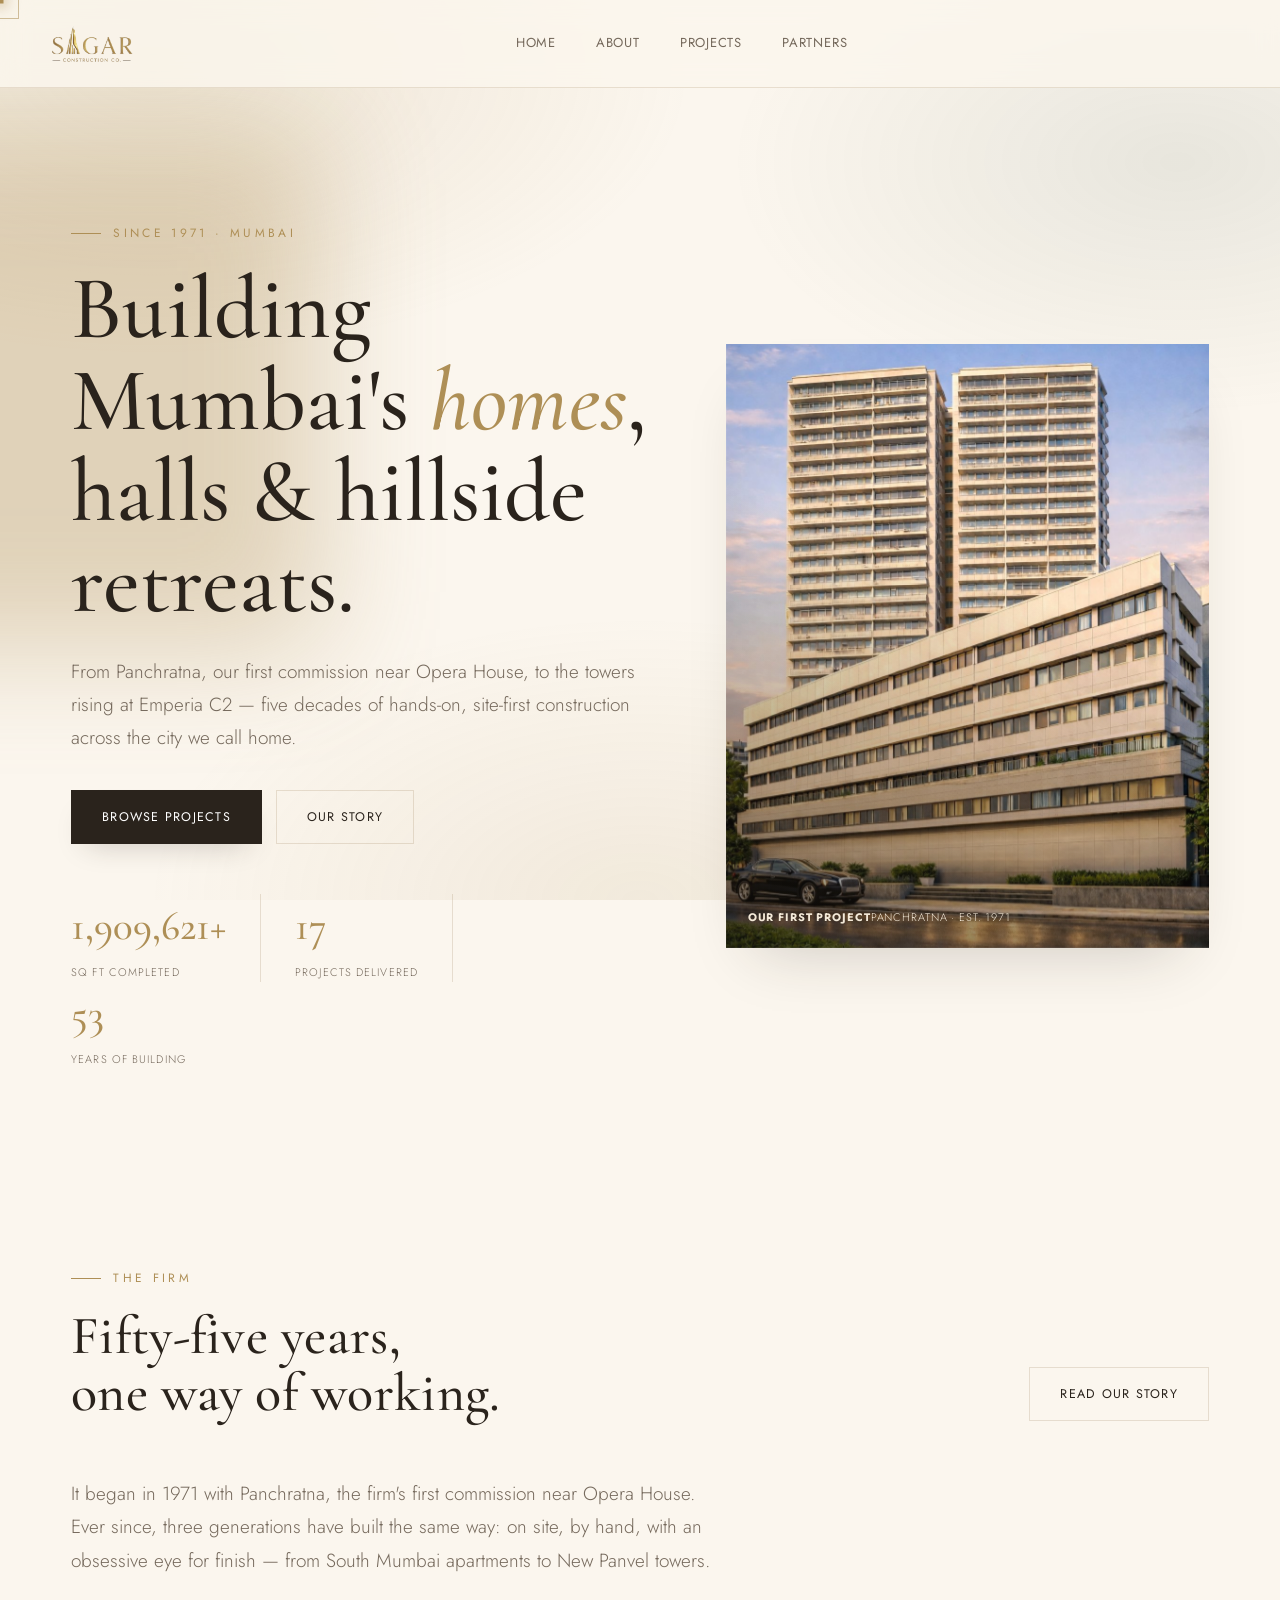
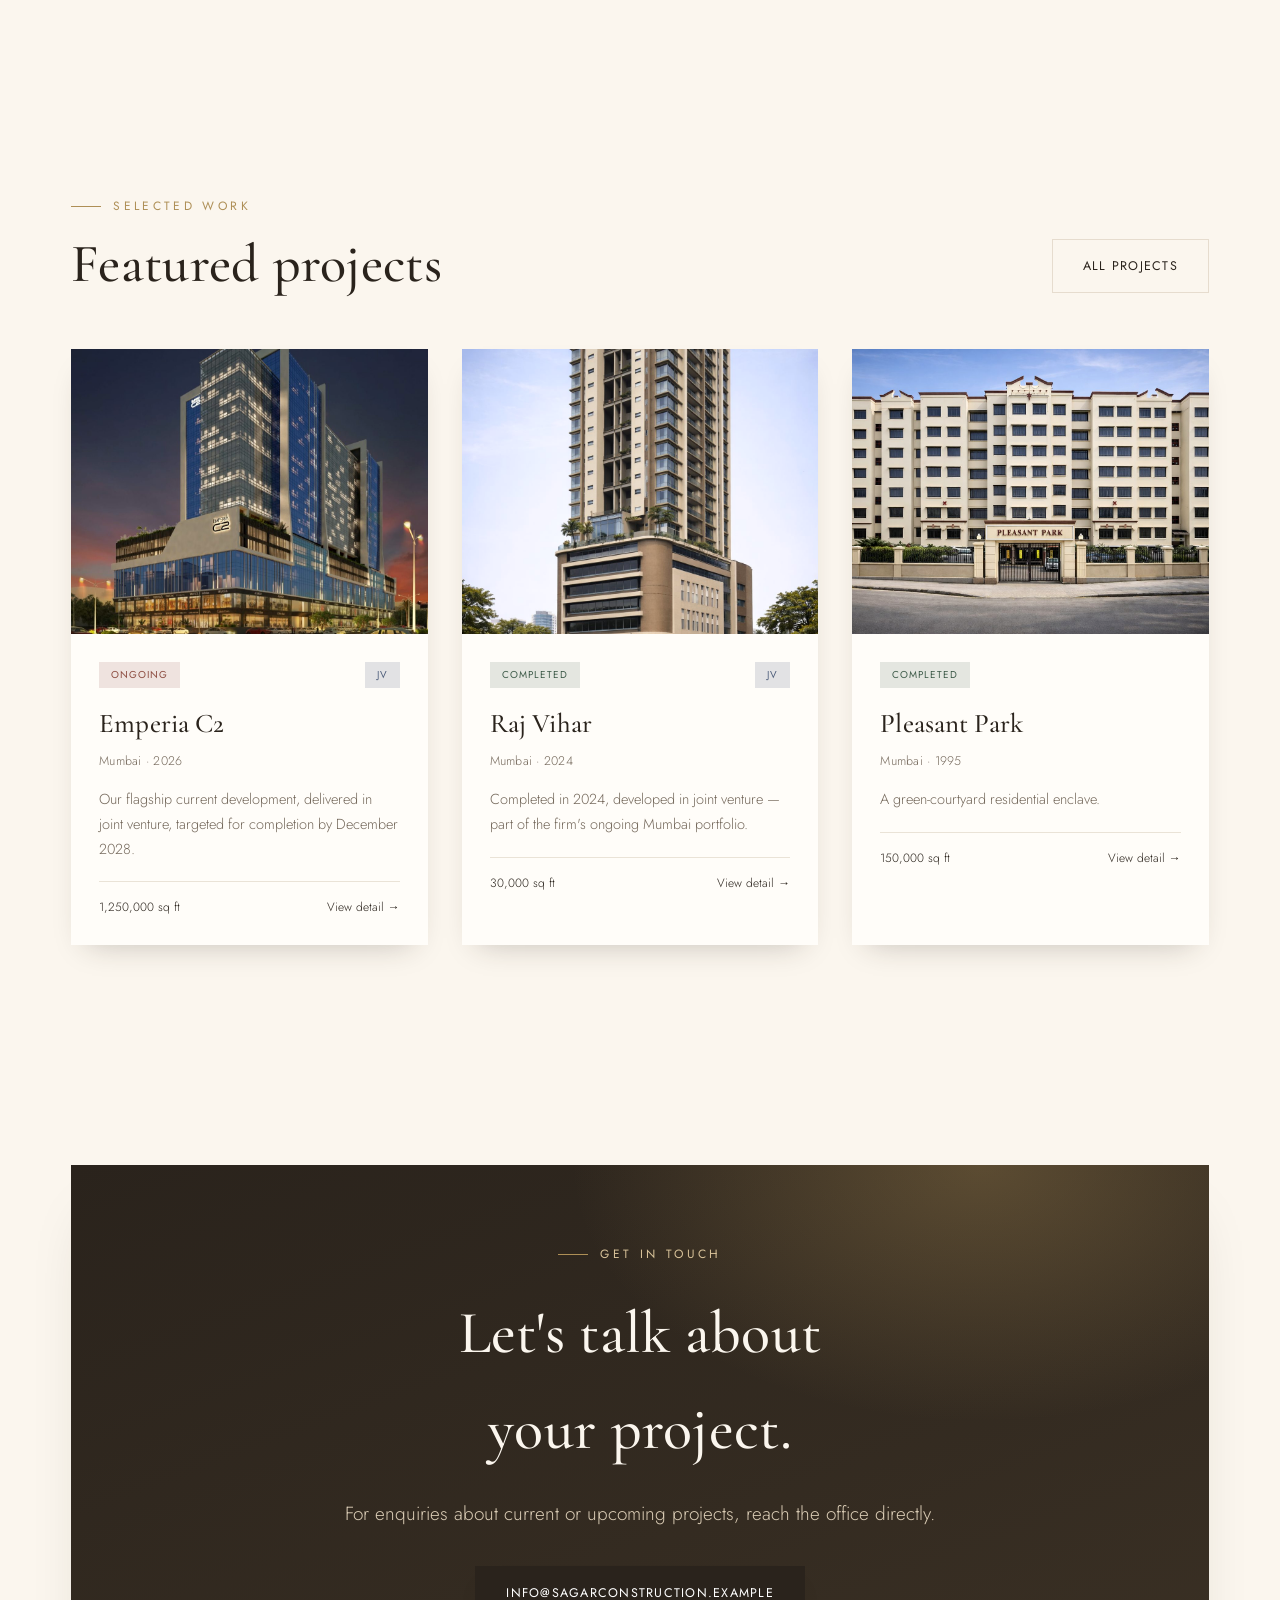
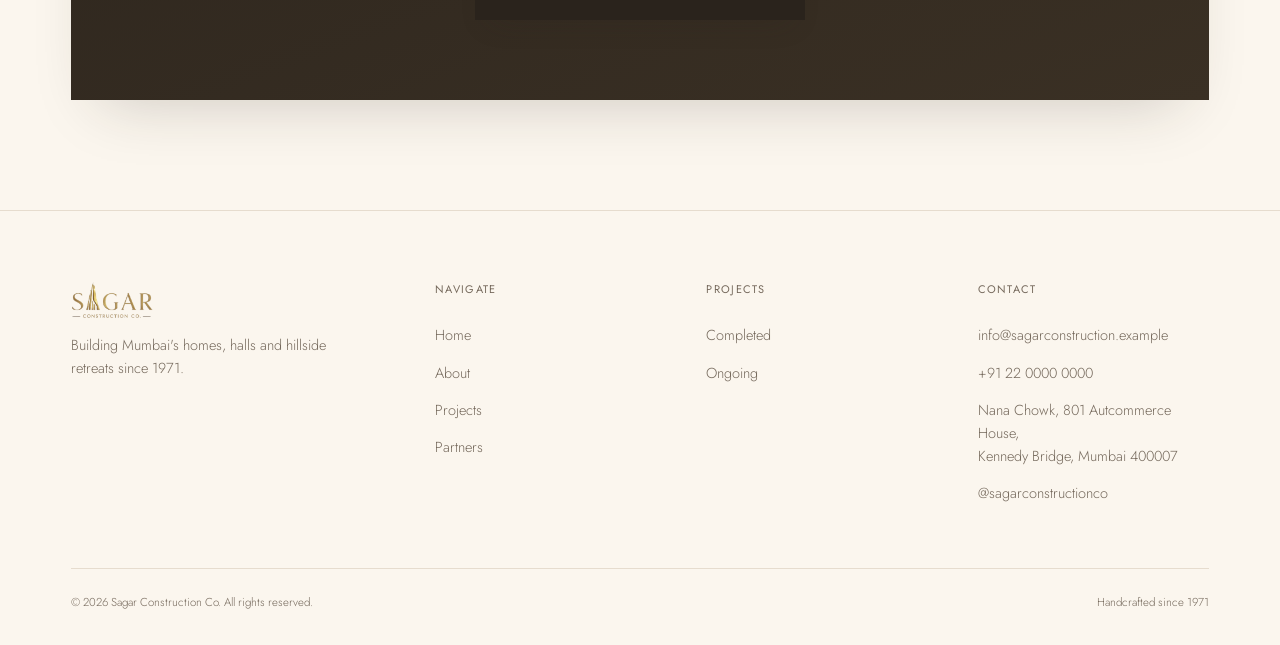
==== index.html @ 776e8f9c "Remove homepage counters section" ====
<!DOCTYPE html>
<html lang="en">
<head>
<meta charset="UTF-8">
<meta name="viewport" content="width=device-width, initial-scale=1.0">
<title>Sagar Construction Co. — Building Mumbai since 1971</title>
<meta name="description" content="Sagar Construction Co., Mumbai — from Panchratna, our first commission near Opera House, to Emperia C2. Homes, halls and hillside retreats since 1971.">
<link rel="stylesheet" href="style.css">
</head>
<body>
<div id="load-scrim"><span>Sagar Construction Co.</span></div>
<header class="topbar">
  <a href="index.html" class="brand">
    <img class="mark-logo" src="logo-full.png" alt="Sagar Construction Co.">
  </a>
  <nav class="navlinks">
    <a href="index.html">Home</a>
    <a href="about.html">About</a>
    <a href="projects.html">Projects</a>
    <a href="partners.html">Partners</a>
  </nav>
  <div class="nav-right">
    <button class="burger" aria-label="Menu"><span></span><span></span><span></span></button>
  </div>
</header>
<main>
  <!-- HERO -->
  <section class="hero">
    <div class="blob" style="width:520px; height:520px; top:40px; left:-200px; background:var(--gold);"></div>
    <div class="wrap hero-grid">
      <div>
        <div class="eyebrow reveal">Since 1971 · Mumbai</div>
        <h1 class="reveal">Building Mumbai's <em style="font-style:italic; color:var(--accent);">homes</em>,<br>halls &amp; hillside retreats.</h1>
        <p class="lede reveal" style="margin-top:26px;">From Panchratna, our first commission near Opera House, to the towers rising at Emperia C2 — five decades of hands-on, site-first construction across the city we call home.</p>
        <div class="hero-cta reveal">
          <a href="projects.html" class="btn"><span>Browse projects</span></a>
          <a href="about.html" class="btn ghost"><span>Our story</span></a>
        </div>
        <div class="hero-stats reveal">
          <div class="stat"><div class="num" data-count="2000000" data-suffix="+">0</div><div class="lbl">sq ft completed</div></div>
          <div class="stat"><div class="num" data-count="18" data-suffix="">0</div><div class="lbl">projects delivered</div></div>
          <div class="stat"><div class="num" data-count="55" data-suffix="">0</div><div class="lbl">years of building</div></div>
        </div>
      </div>
      <div class="hero-plate reveal">
        <img src="panchratna.jpg" alt="Panchratna, our first project">
        <div class="tag"><strong>Our first project</strong><span>Panchratna · Est. 1971</span></div>
      </div>
    </div>
  </section>

  <!-- ABOUT TEASER -->
  <section>
    <div class="wrap">
      <div class="sec-head reveal">
        <div><div class="eyebrow">The firm</div><h2>Fifty-five years,<br>one way of working.</h2></div>
        <a href="about.html" class="btn ghost"><span>Read our story</span></a>
      </div>
      <p class="lede reveal" style="max-width:640px;">It began in 1971 with Panchratna, the firm's first commission near Opera House. Ever since, three generations have built the same way: on site, by hand, with an obsessive eye for finish — from South Mumbai apartments to New Panvel towers.</p>
    </div>
  </section>

  <!-- FEATURED PROJECTS -->
  <section>
    <div class="wrap">
      <div class="sec-head reveal">
        <div><div class="eyebrow">Selected work</div><h2>Featured projects</h2></div>
        <a href="projects.html" class="btn ghost"><span>All projects</span></a>
      </div>
      <div class="card-grid reveal-stagger" id="featured-grid"></div>
    </div>
  </section>

  <!-- CTA -->
  <section>
    <div class="wrap">
      <div class="cta-block reveal">
        <div class="eyebrow">Get in touch</div>
        <h2>Let's talk about<br>your project.</h2>
        <p class="lede">For enquiries about current or upcoming projects, reach the office directly.</p>
        <a href="mailto:info@sagarconstruction.example" class="btn"><span>info@sagarconstruction.example</span></a>
      </div>
    </div>
  </section>
</main>
<footer>
  <div class="wrap">
    <div class="foot-grid">
      <div>
        <div class="brand" style="margin-bottom:14px;">
          <img class="mark-logo" src="logo-full.png" alt="Sagar Construction Co.">
        </div>
        <p style="color:var(--fg-soft); font-size:14.5px; max-width:280px; font-weight:300;">Building Mumbai's homes, halls and hillside retreats since 1971.</p>
      </div>
      <div>
        <h4>Navigate</h4>
        <a href="index.html">Home</a>
        <a href="about.html">About</a>
        <a href="projects.html">Projects</a>
        <a href="partners.html">Partners</a>
      </div>
      <div>
        <h4>Projects</h4>
        <a href="projects.html#completed">Completed</a>
        <a href="projects.html#ongoing">Ongoing</a>
      </div>
      <div>
        <h4>Contact</h4>
        <a href="mailto:info@sagarconstruction.example">info@sagarconstruction.example</a>
        <a href="tel:+912200000000">+91 22 0000 0000</a>
        <a href="https://maps.google.com/maps?q=Nana+Chowk,+801+Autcommerce+House,+Kennedy+Bridge,+Mumbai,+Maharashtra+400007" target="_blank" rel="noopener">Nana Chowk, 801 Autcommerce House,<br>Kennedy Bridge, Mumbai 400007</a>
        <a href="https://instagram.com/sagarconstructionco" target="_blank" rel="noopener">@sagarconstructionco</a>
      </div>
    </div>
    <div class="foot-bottom">
      <span>© <span id="yr"></span> Sagar Construction Co. All rights reserved.</span>
      <span>Handcrafted since 1971</span>
    </div>
  </div>
</footer>
<button id="totop" aria-label="Back to top">↑</button>
<script src="data.js"></script>
<script src="main.js"></script>
<script>
document.getElementById("yr").textContent = new Date().getFullYear();

// Featured: only ones with a photo, most recent first
const featured = PROJECTS.filter(p => p.photo).sort((a, b) => b.year - a.year).slice(0, 3);
const fgrid = document.getElementById("featured-grid");
featured.forEach((p, i) => {
  const el = document.createElement("div");
  el.className = "pcard reveal in";
  el.style.setProperty("--i", i);
  el.innerHTML = `
      ${mediaHTML(p.photo, p.name + ", " + p.area)}
      <div class="body">
        <div class="pk"><span class="badge ${p.status}">${p.status}</span>${p.jv ? '<span class="badge jv">JV</span>' : ""}${p.flagship ? '<span class="badge flagship">flagship</span>' : ""}</div>
        <h3>${p.name}</h3>
        <div class="loc">${p.area} · ${p.year}</div>
        <p class="note">${p.note}</p>
        <div class="foot"><span>${p.size}</span><span>View detail →</span></div>
      </div>
    `;
  el.addEventListener("click", () => location.href = "projects.html");
  fgrid.appendChild(el);
  attachTilt(el);
});
</script>
</body>
</html>
---- style.css ----
/* =========================================================
   SAGAR CONSTRUCTION CO. — DESIGN SYSTEM v2
   Concept: warm ivory, antique gold (from the brand mark),
   deep espresso ink. Soft curves, layered depth, generous
   air — a private-developer, old-money feel rather than a
   drafting sheet.
========================================================= */

@import url('https://fonts.googleapis.com/css2?family=Cormorant+Garamond:ital,wght@0,400;0,500;0,600;1,500&family=Jost:wght@300;400;500;600&display=swap');

:root{
  --ivory:#FBF6EE;
  --ivory-deep:#F3EADA;
  --cream:#FFFDF9;
  --espresso:#2A231C;
  --espresso-soft:#75695C;
  --gold:#AE8F56;
  --gold-light:#D9C39A;
  --gold-pale:#EFE2C6;
  --gold-deep:#8A6B3E;
  --emerald:#3F5C4A;
  --wine:#8C4B3F;
  --slate:#4A5A78;
  --white:#FFFFFF;

  --bg: var(--ivory);
  --surface: var(--cream);
  --fg: var(--espresso);
  --fg-soft: var(--espresso-soft);
  --line: rgba(138,107,62,.18);
  --accent: var(--gold);

  --font-display:'Cormorant Garamond', serif;
  --font-body:'Jost', sans-serif;
  --font-label:'Jost', sans-serif;

  --nav-h:88px;
  --radius:26px;
  --radius-sm:14px;
  --ease:cubic-bezier(.16,1,.3,1);
  --shadow-soft: 0 30px 60px -30px rgba(42,35,28,.22);
  --shadow-tight: 0 14px 30px -16px rgba(42,35,28,.28);
}

*,*::before,*::after{ box-sizing:border-box; }
html{ scroll-behavior:smooth; }
body{
  margin:0;
  background:var(--bg);
  color:var(--fg);
  font-family:var(--font-body);
  font-weight:300;
  font-size:16.5px;
  line-height:1.6;
  transition:background .6s var(--ease), color .6s var(--ease);
  overflow-x:hidden;
}
img{ max-width:100%; display:block; }
a{ color:inherit; text-decoration:none; }
ul{ list-style:none; margin:0; padding:0; }
h1,h2,h3,h4{ font-family:var(--font-display); font-weight:500; letter-spacing:.005em; margin:0; }
p{ margin:0; }

::selection{ background:var(--gold-pale); color:var(--espresso); }

a:focus-visible, button:focus-visible, input:focus-visible{
  outline:2px solid var(--gold);
  outline-offset:3px;
  border-radius:4px;
}

@media (prefers-reduced-motion: reduce){
  *{ animation-duration:.01ms !important; animation-iteration-count:1 !important; transition-duration:.01ms !important; scroll-behavior:auto !important; }
}

/* ---- Soft atmosphere: blurred gold blobs, not grid paper ---- */
.grid-bg{
  position:fixed; inset:0; z-index:-1; pointer-events:none;
  background:
    radial-gradient(60% 45% at 12% 8%, color-mix(in srgb, var(--gold) 16%, transparent), transparent 70%),
    radial-gradient(50% 40% at 92% 18%, color-mix(in srgb, var(--emerald) 10%, transparent), transparent 70%),
    radial-gradient(55% 45% at 50% 100%, color-mix(in srgb, var(--gold) 12%, transparent), transparent 70%);
  transition:opacity .6s var(--ease);
}

/* ---- Custom cursor: soft glow dot ---- */
.cursor-dot, .cursor-ring{
  position:fixed; top:0; left:0; pointer-events:none; z-index:9999;
  border-radius:50%;
  transform:translate(-50%,-50%);
}
.cursor-dot{ width:7px; height:7px; background:var(--gold); box-shadow:0 0 14px 2px color-mix(in srgb, var(--gold) 70%, transparent); }
.cursor-ring{ width:38px; height:38px; border:1px solid color-mix(in srgb, var(--gold) 55%, transparent); transition:width .25s var(--ease), height .25s var(--ease), opacity .25s, border-color .3s; }
.cursor-ring.active{ width:64px; height:64px; opacity:.7; }
@media (hover:none), (pointer:coarse){ .cursor-dot,.cursor-ring{ display:none; } }

/* ---- Loading scrim ---- */
#load-scrim{
  position:fixed; inset:0; background:linear-gradient(160deg, #241D16, #1C1712 60%); z-index:99999;
  display:flex; align-items:center; justify-content:center;
  transition:transform .9s var(--ease), opacity .9s var(--ease);
}
#load-scrim span{ font-family:var(--font-display); font-style:italic; color:var(--gold-light); letter-spacing:.08em; font-size:15px; }
#load-scrim.done{ transform:translateY(-100%); opacity:0; pointer-events:none; }

/* =========================
   TOP BAR / NAV
========================= */
.topbar{
  position:fixed; top:0; left:0; right:0; height:var(--nav-h);
  z-index:1000; display:flex; align-items:center; justify-content:space-between;
  padding:0 clamp(20px,4vw,64px);
  background:color-mix(in srgb, var(--bg) 78%, transparent);
  backdrop-filter:blur(14px);
  border-bottom:1px solid var(--line);
  transition:background .6s var(--ease), border-color .6s var(--ease), transform .5s var(--ease);
}
.topbar.hide{ transform:translateY(-100%); }

.brand{ display:flex; align-items:center; gap:12px; }
.brand .mark-logo{ height:38px; width:auto; }
.brand .mark{ width:38px; height:38px; }
.brand .word{ font-family:var(--font-display); font-size:23px; letter-spacing:.03em; line-height:1; color:var(--fg); }
.brand small{ display:block; font-family:var(--font-label); font-size:9px; letter-spacing:.22em; color:var(--fg-soft); text-transform:uppercase; margin-top:5px; font-weight:400; }

.navlinks{ display:flex; align-items:center; gap:40px; font-family:var(--font-label); font-size:13px; letter-spacing:.06em; text-transform:uppercase; font-weight:400; }
.navlinks a{ position:relative; padding:6px 0; color:var(--fg-soft); }
.navlinks a::after{ content:""; position:absolute; left:0; bottom:0; width:0; height:1px; background:var(--accent); transition:width .35s var(--ease); }
.navlinks a:hover, .navlinks a.active{ color:var(--fg); }
.navlinks a:hover::after, .navlinks a.active::after{ width:100%; }

.nav-right{ display:flex; align-items:center; gap:18px; }

.burger{ display:none; flex-direction:column; gap:5px; background:none; border:0; cursor:pointer; padding:8px; }
.burger span{ width:24px; height:1.5px; background:var(--fg); transition:transform .3s var(--ease), opacity .3s var(--ease); border-radius:2px; }

@media (max-width: 880px){
  .navlinks{ position:fixed; inset:var(--nav-h) 0 0 0; height:calc(100vh - var(--nav-h)); background:var(--bg);
    flex-direction:column; justify-content:center; gap:30px; font-size:24px; font-family:var(--font-display); text-transform:none; letter-spacing:0;
    transform:translateX(100%); transition:transform .55s var(--ease); border-top:1px solid var(--line); }
  .navlinks.open{ transform:translateX(0); }
  .burger{ display:flex; }
  .burger.open span:nth-child(1){ transform:translateY(6.5px) rotate(45deg); }
  .burger.open span:nth-child(2){ opacity:0; }
  .burger.open span:nth-child(3){ transform:translateY(-6.5px) rotate(-45deg); }
}

/* =========================
   BUTTONS
========================= */
.btn{
  --btn-fg: var(--white);
  position:relative; display:inline-flex; align-items:center; gap:10px;
  font-family:var(--font-label); font-size:12.5px; text-transform:uppercase; letter-spacing:.1em; font-weight:400;
  background:var(--espresso); color:var(--btn-fg);
  padding:16px 30px; border-radius:40px; border:1px solid var(--espresso);
  cursor:pointer; overflow:hidden; isolation:isolate;
  box-shadow:var(--shadow-tight);
}
.btn span{ position:relative; z-index:2; }
.btn::before{
  content:""; position:absolute; inset:0; z-index:1;
  background:linear-gradient(120deg, var(--gold), var(--gold-light));
  transform:translateX(-102%);
  transition:transform .5s var(--ease);
}
.btn:hover::before{ transform:translateX(0); }
.btn:hover{ color:var(--espresso); border-color:var(--gold); }
.btn.ghost{ background:transparent; color:var(--fg); border-color:var(--line); box-shadow:none; }
.btn.ghost::before{ background:var(--gold-pale); }
.btn.ghost:hover{ color:var(--espresso); }

/* =========================
   LAYOUT HELPERS
========================= */
.wrap{ max-width:1240px; margin:0 auto; padding:0 clamp(20px,4vw,64px); }
main{ padding-top:var(--nav-h); }
section{ position:relative; padding:110px 0; }
.eyebrow{
  font-family:var(--font-label); font-size:12px; letter-spacing:.28em; text-transform:uppercase; font-weight:400;
  color:var(--accent); display:flex; align-items:center; gap:12px; margin-bottom:20px;
}
.eyebrow::before{ content:""; width:30px; height:1px; background:var(--accent); }
.lede{ font-size:clamp(16px,1.5vw,19px); color:var(--fg-soft); max-width:640px; font-weight:300; line-height:1.75; }

/* Ornamental divider — replaces the old dimension-line */
.dim{
  display:flex; align-items:center; gap:14px; margin:14px 0;
  font-family:var(--font-label); font-size:11px; color:var(--fg-soft); letter-spacing:.14em; text-transform:uppercase; font-weight:400;
}
.dim::before, .dim::after{ content:""; flex:1; height:1px; background:linear-gradient(90deg, transparent, var(--line) 50%, transparent); }
.dim::before{ background:linear-gradient(90deg, var(--line), transparent); }
.dim::after{ background:linear-gradient(90deg, transparent, var(--line)); }

/* reveal-on-scroll */
.reveal{ opacity:0; transform:translateY(34px); transition:opacity 1s var(--ease), transform 1s var(--ease); }
.reveal.in{ opacity:1; transform:translateY(0); }
.reveal-stagger > *{ transition-delay:calc(var(--i, 0) * 100ms); }

/* Fluid section wave divider */
.wave{ position:relative; height:90px; margin-top:-90px; z-index:2; pointer-events:none; }
.wave svg{ width:100%; height:100%; display:block; }

/* =========================
   HERO
========================= */
.hero{ padding:calc(var(--nav-h) + 48px) 0 90px; overflow:hidden; position:relative; }
.hero-grid{ display:grid; grid-template-columns:1.1fr .9fr; gap:64px; align-items:center; }
@media (max-width:960px){ .hero-grid{ grid-template-columns:1fr; } }

.hero h1{
  font-size:clamp(48px,7vw,96px); line-height:1.02; letter-spacing:0; font-weight:500;
}
.hero h1 em{ font-style:italic; color:var(--accent); font-weight:500; }
.hero-tagline{ margin-top:26px; }
.hero-cta{ display:flex; gap:14px; margin-top:36px; flex-wrap:wrap; }

.hero-stats{ display:flex; gap:0; margin-top:50px; flex-wrap:wrap; }
.hero-stats .stat{ padding:0 34px 0 0; margin-right:34px; border-right:1px solid var(--line); }
.hero-stats .stat:last-child{ border-right:0; }
.stat .num{ font-family:var(--font-display); font-size:clamp(32px,3.2vw,44px); color:var(--accent); display:block; font-weight:500; }
.stat .lbl{ font-family:var(--font-label); font-size:11px; letter-spacing:.1em; color:var(--fg-soft); text-transform:uppercase; margin-top:4px; display:block; }

.hero-plate{
  position:relative; aspect-ratio:4/5; border-radius:var(--radius); overflow:hidden;
  box-shadow:var(--shadow-soft);
}
.hero-plate::after{
  content:""; position:absolute; inset:0;
  background:linear-gradient(200deg, transparent 40%, rgba(28,23,18,.55) 100%);
}
.hero-plate img{ width:100%; height:100%; object-fit:cover; filter:grayscale(1); animation:colorUp 4s ease-out 1.2s forwards; }
@keyframes colorUp{ from{ filter:grayscale(1); } to{ filter:grayscale(0); } }
.hero-plate .tag{
  position:absolute; bottom:22px; left:22px; z-index:2; font-family:var(--font-label); font-size:11px;
  letter-spacing:.08em; color:#F3E9D8; text-transform:uppercase;
}
.hero-plate .tag .name{ display:block; font-family:var(--font-display); font-style:italic; font-size:24px; color:#fff; margin-top:2px; letter-spacing:0; }
.hero-plate .ring{
  position:absolute; top:22px; right:22px; z-index:2; width:56px; height:56px; border-radius:50%;
  border:1px solid rgba(255,255,255,.5); display:flex; align-items:center; justify-content:center;
}

/* Decorative blurred blob accents */
.blob{ position:absolute; border-radius:50%; filter:blur(60px); opacity:.35; pointer-events:none; z-index:-1; }

/* =========================
   MARQUEE
========================= */
.marquee{
  border-top:1px solid var(--line); border-bottom:1px solid var(--line);
  padding:22px 0; overflow:hidden; white-space:nowrap;
}
.marquee-track{ display:inline-flex; gap:48px; animation:scrollmq 32s linear infinite; }
.marquee:hover .marquee-track{ animation-play-state:paused; }
.marquee-track span{ font-family:var(--font-display); font-style:italic; font-size:18px; letter-spacing:.02em; color:var(--fg-soft); }
.marquee-track span b{ color:var(--accent); font-weight:400; font-style:normal; }
@keyframes scrollmq{ from{ transform:translateX(0);} to{ transform:translateX(-50%);} }

/* =========================
   SECTION HEAD
========================= */
.sec-head{ display:flex; justify-content:space-between; align-items:flex-end; gap:24px; margin-bottom:56px; flex-wrap:wrap; }
.sec-head h2{ font-size:clamp(32px,4.4vw,54px); line-height:1.05; font-weight:500; }

/* =========================
   IMAGE PLACEHOLDER (elegant)
========================= */
.img-placeholder{
  position:relative; width:100%; height:100%; overflow:hidden;
  background:
    linear-gradient(135deg, var(--gold-pale) 0%, var(--ivory-deep) 45%, var(--gold-pale) 100%);
  display:flex; align-items:center; justify-content:center; flex-direction:column; gap:10px;
}
.img-placeholder::before{
  content:""; position:absolute; inset:0;
  background-image:radial-gradient(circle at 30% 30%, rgba(255,255,255,.5), transparent 55%);
  mix-blend-mode:overlay; opacity:.6;
}
.img-placeholder svg{ width:34px; height:34px; opacity:.55; position:relative; z-index:1; }
.img-placeholder span{ font-family:var(--font-label); font-size:10px; letter-spacing:.14em; text-transform:uppercase; color:var(--gold-deep); opacity:.75; position:relative; z-index:1; text-align:center; padding:0 16px; }

/* =========================
   CARDS
========================= */
.card-grid{ display:grid; grid-template-columns:repeat(3,1fr); gap:34px; }
@media (max-width:960px){ .card-grid{ grid-template-columns:repeat(2,1fr);} }
@media (max-width:640px){ .card-grid{ grid-template-columns:1fr;} }

.pcard{
  background:var(--surface); border-radius:var(--radius); overflow:hidden; cursor:pointer;
  box-shadow:var(--shadow-tight);
  transition:transform .5s var(--ease), box-shadow .5s var(--ease);
  --px: 50%; --py: 50%;
}
.pcard:hover{ transform:translateY(-8px); box-shadow:var(--shadow-soft); }
.pcard .body{ padding:28px; }
.pcard .pk{ font-family:var(--font-label); font-size:10.5px; color:var(--fg-soft); letter-spacing:.12em; text-transform:uppercase; display:flex; justify-content:space-between; align-items:center; }
.pcard h3{ font-size:27px; margin:14px 0 6px; font-weight:500; }
.pcard .loc{ font-family:var(--font-label); font-size:12.5px; color:var(--fg-soft); letter-spacing:.02em; }
.pcard .note{ margin-top:16px; font-size:14.5px; color:var(--fg-soft); line-height:1.7; font-weight:300; }
.pcard .foot{ margin-top:20px; display:flex; justify-content:space-between; align-items:center; font-family:var(--font-label); font-size:12px; border-top:1px solid var(--line); padding-top:16px; }
.badge{ font-family:var(--font-label); font-size:10px; letter-spacing:.1em; text-transform:uppercase; padding:5px 12px; border-radius:20px; font-weight:400; }
.badge.completed{ background:color-mix(in srgb, var(--emerald) 14%, transparent); color:var(--emerald); }
.badge.ongoing{ background:color-mix(in srgb, var(--wine) 14%, transparent); color:var(--wine); }
.badge.flagship{ background:color-mix(in srgb, var(--gold) 18%, transparent); color:var(--gold-light); margin-left:6px; }
.badge.jv{ background:color-mix(in srgb, var(--slate) 16%, transparent); color:var(--slate); margin-left:6px; }

.pcard-media{ aspect-ratio:5/4; position:relative; transform-style:preserve-3d; will-change:transform; }
.pcard-media img{
  width:100%; height:100%; object-fit:cover; display:block;
  filter:saturate(1.05) contrast(1.02);
  transition:transform .7s var(--ease);
}
.pcard-media:hover img{ transform:scale(1.06); }

/* =========================
   FILTER TABS (projects page)
========================= */
.tabs{ display:flex; gap:10px; flex-wrap:wrap; }
.tab{
  font-family:var(--font-label); font-size:12px; letter-spacing:.08em; text-transform:uppercase; font-weight:400;
  padding:11px 20px; border:1px solid var(--line); border-radius:40px; background:none; color:var(--fg-soft); cursor:pointer;
  transition:all .35s var(--ease);
}
.tab.active, .tab:hover{ background:var(--espresso); color:var(--ivory); border-color:var(--espresso); }

.searchbar{
  display:flex; align-items:center; gap:10px; border:1px solid var(--line); border-radius:40px; padding:11px 18px;
  font-family:var(--font-label); font-size:13px; min-width:230px; background:var(--surface);
}
.searchbar input{ border:0; background:none; outline:0; color:var(--fg); font-family:var(--font-label); font-size:13px; width:100%; font-weight:300; }
.searchbar input::placeholder{ color:var(--fg-soft); }

.count-line{ font-family:var(--font-label); font-size:12.5px; color:var(--fg-soft); margin:24px 0 34px; font-style:italic; font-family:var(--font-display); }
.no-results{ padding:70px 0; text-align:center; font-family:var(--font-display); font-style:italic; font-size:19px; color:var(--fg-soft); display:none; }
.no-results.show{ display:block; }

/* =========================
   TIMELINE (about page)
========================= */
.timeline{ position:relative; margin-top:48px; }
.timeline::before{ content:""; position:absolute; left:10px; top:0; bottom:0; width:1px; background:linear-gradient(var(--line), var(--line)); }
.tl-item{ position:relative; padding:0 0 52px 48px; }
.tl-item::before{ content:""; position:absolute; left:2px; top:5px; width:17px; height:17px; border-radius:50%; background:var(--bg); border:1.5px solid var(--accent); box-shadow:0 0 0 4px color-mix(in srgb, var(--accent) 10%, transparent); }
.tl-item .yr{ font-family:var(--font-label); font-size:13px; color:var(--accent); letter-spacing:.12em; text-transform:uppercase; }
.tl-item h3{ font-size:25px; margin:8px 0 10px; font-weight:500; }
.tl-item p{ color:var(--fg-soft); max-width:600px; font-weight:300; line-height:1.75; }

/* =========================
   VALUES (about page)
========================= */
.value-grid{ display:grid; grid-template-columns:repeat(3,1fr); gap:34px; }
@media (max-width:860px){ .value-grid{ grid-template-columns:1fr; } }

.group-grid{ display:grid; grid-template-columns:repeat(2,1fr); gap:24px; }
@media (max-width:760px){ .group-grid{ grid-template-columns:1fr; } }
.group-card{ background:var(--surface); border-radius:var(--radius); padding:30px 32px; box-shadow:var(--shadow-tight); transition:transform .5s var(--ease), box-shadow .5s var(--ease); display:flex; align-items:center; gap:18px; }
.group-card:hover{ transform:translateY(-6px); box-shadow:var(--shadow-soft); }
.group-card .mark{ font-family:var(--font-display); font-style:italic; font-size:26px; color:var(--gold-light); flex-shrink:0; width:44px; }
.group-card h3{ font-size:18px; font-weight:500; line-height:1.4; }
.value-card{ background:var(--surface); border-radius:var(--radius); padding:38px 32px; box-shadow:var(--shadow-tight); transition:transform .5s var(--ease), box-shadow .5s var(--ease); }
.value-card:hover{ transform:translateY(-6px); box-shadow:var(--shadow-soft); }
.value-card .num{ font-family:var(--font-display); font-style:italic; font-size:34px; color:var(--gold-light); }
.value-card h3{ font-size:23px; margin:10px 0 12px; font-weight:500; }
.value-card p{ color:var(--fg-soft); font-size:14.5px; line-height:1.7; font-weight:300; }

/* =========================
   FOUNDER PROFILE
========================= */
.profile{ display:grid; grid-template-columns:.62fr 1.38fr; gap:64px; align-items:center; }
@media (max-width:860px){ .profile{ grid-template-columns:1fr; } }
.portrait{
  aspect-ratio:3/4; border-radius:var(--radius); background:var(--surface); position:relative; overflow:hidden;
  box-shadow:var(--shadow-soft);
}
.portrait img{ width:100%; height:100%; object-fit:cover; }

/* =========================
   COUNTER STRIP
========================= */
.counters{ display:grid; grid-template-columns:repeat(5,1fr); }
@media (max-width:960px){ .counters{ grid-template-columns:repeat(3,1fr); row-gap:40px;} }
@media (max-width:760px){ .counters{ grid-template-columns:repeat(2,1fr); row-gap:40px;} }
.counter{ text-align:center; padding:0 20px; }
.counter .n{ font-family:var(--font-display); font-size:clamp(36px,4vw,58px); color:var(--accent); font-weight:500; }
.counter .t{ font-family:var(--font-label); font-size:11px; letter-spacing:.1em; color:var(--fg-soft); text-transform:uppercase; margin-top:8px; }

/* 3-up counter grid (home page) */
.counter-grid{ display:grid; grid-template-columns:repeat(3,1fr); gap:32px; }
@media (max-width:760px){ .counter-grid{ grid-template-columns:1fr; gap:28px; } }

/* fact row (about page) */
.fact-row{ display:grid; grid-template-columns:repeat(3,1fr); gap:32px; margin-top:56px; }
.fact-row strong{ display:block; font-family:var(--font-display); font-size:clamp(30px,3.2vw,44px); color:var(--accent); font-weight:500; }
.fact-row span{ display:block; margin-top:8px; font-family:var(--font-label); font-size:11px; letter-spacing:.1em; text-transform:uppercase; color:var(--fg-soft); }
@media (max-width:760px){ .fact-row{ grid-template-columns:1fr; gap:26px; } }
.counter .l{ font-family:var(--font-label); font-size:11px; letter-spacing:.1em; color:var(--fg-soft); text-transform:uppercase; margin-top:8px; }

/* =========================
   CTA BLOCK
========================= */
.cta-block{
  position:relative; border-radius:calc(var(--radius) + 10px); padding:80px clamp(24px,6vw,90px);
  text-align:center; overflow:hidden;
  background:linear-gradient(160deg, var(--espresso) 0%, #3A3024 100%);
  box-shadow:var(--shadow-soft);
}
.cta-block::before{
  content:""; position:absolute; inset:0;
  background:radial-gradient(60% 80% at 80% 0%, rgba(174,143,86,.35), transparent 60%);
}
.cta-block > *{ position:relative; z-index:1; }
.cta-block h2{ font-size:clamp(32px,5vw,60px); color:var(--ivory); }
.cta-block .eyebrow{ justify-content:center; color:var(--gold-light); }
.cta-block .lede{ margin:20px auto 36px; color:#D9CBB4; }

/* =========================
   FOOTER
========================= */
footer{ border-top:1px solid var(--line); padding:70px 0 34px; margin-top:0; }
.foot-grid{ display:grid; grid-template-columns:1.4fr 1fr 1fr 1fr; gap:40px; }
@media (max-width:760px){ .foot-grid{ grid-template-columns:1fr 1fr; } }
.foot-grid h4{ font-family:var(--font-label); font-size:11px; letter-spacing:.12em; color:var(--fg-soft); text-transform:uppercase; margin-bottom:18px; font-weight:400; }
.foot-grid a{ display:block; padding:7px 0; color:var(--fg-soft); font-size:14.5px; transition:color .25s; font-weight:300; }
.foot-grid a:hover{ color:var(--accent); }
.foot-bottom{ display:flex; justify-content:space-between; margin-top:56px; padding-top:24px; border-top:1px solid var(--line); font-family:var(--font-label); font-size:11.5px; color:var(--fg-soft); flex-wrap:wrap; gap:10px; }

/* page hero (inner pages) */
.page-hero{ padding:160px 0 76px; }
.page-hero h1{ font-size:clamp(42px,6.6vw,80px); }

/* Modal */
.modal-backdrop{
  position:fixed; inset:0; background:rgba(28,23,18,.78); z-index:2000;
  display:flex; align-items:center; justify-content:center; padding:24px;
  opacity:0; pointer-events:none; transition:opacity .4s var(--ease);
  backdrop-filter:blur(4px);
}
.modal-backdrop.open{ opacity:1; pointer-events:auto; }
.modal{
  background:var(--surface); color:var(--fg); max-width:580px; width:100%; max-height:90vh; border-radius:var(--radius);
  padding:0 0 40px; transform:translateY(28px) scale(.96); transition:transform .4s var(--ease);
  position:relative; overflow:hidden auto; box-shadow:var(--shadow-soft);
}
.modal-backdrop.open .modal{ transform:translateY(0) scale(1); }
.modal .close{ position:absolute; top:18px; right:18px; z-index:3; background:rgba(28,23,18,.5); border:0; width:34px; height:34px; border-radius:50%; font-size:19px; cursor:pointer; color:#fff; }
.modal .modal-inner{ padding:36px 40px 0; }
.modal .pk{ font-family:var(--font-label); font-size:11px; color:var(--fg-soft); letter-spacing:.12em; text-transform:uppercase; }
.modal h3{ font-size:32px; margin:12px 0; font-weight:500; }
.modal .row{ display:flex; justify-content:space-between; padding:12px 0; border-top:1px solid var(--line); font-family:var(--font-label); font-size:13px; }
.modal .row span:first-child{ color:var(--fg-soft); text-transform:uppercase; letter-spacing:.06em; font-size:11.5px; }

/* Petal burst */
.petal{ position:fixed; top:0; left:0; z-index:9998; pointer-events:none; border-radius:50%; }

/* Progress bar (scroll) */
#scroll-progress{ position:fixed; top:0; left:0; height:2.5px; background:linear-gradient(90deg, var(--gold), var(--gold-light)); z-index:1001; width:0%; }

/* Back to top */
#totop{
  position:fixed; right:26px; bottom:26px; width:50px; height:50px; border-radius:50%;
  background:var(--espresso); color:var(--ivory); border:0; cursor:pointer; z-index:900;
  display:flex; align-items:center; justify-content:center; font-size:18px;
  opacity:0; transform:translateY(10px); transition:opacity .35s, transform .35s, background .35s;
  box-shadow:var(--shadow-tight);
}
#totop.show{ opacity:1; transform:translateY(0); }

/* =========================
   STRAIGHT EDGES OVERRIDE
   ========================= */
*,*::before,*::after{
  border-radius:0 !important;
}
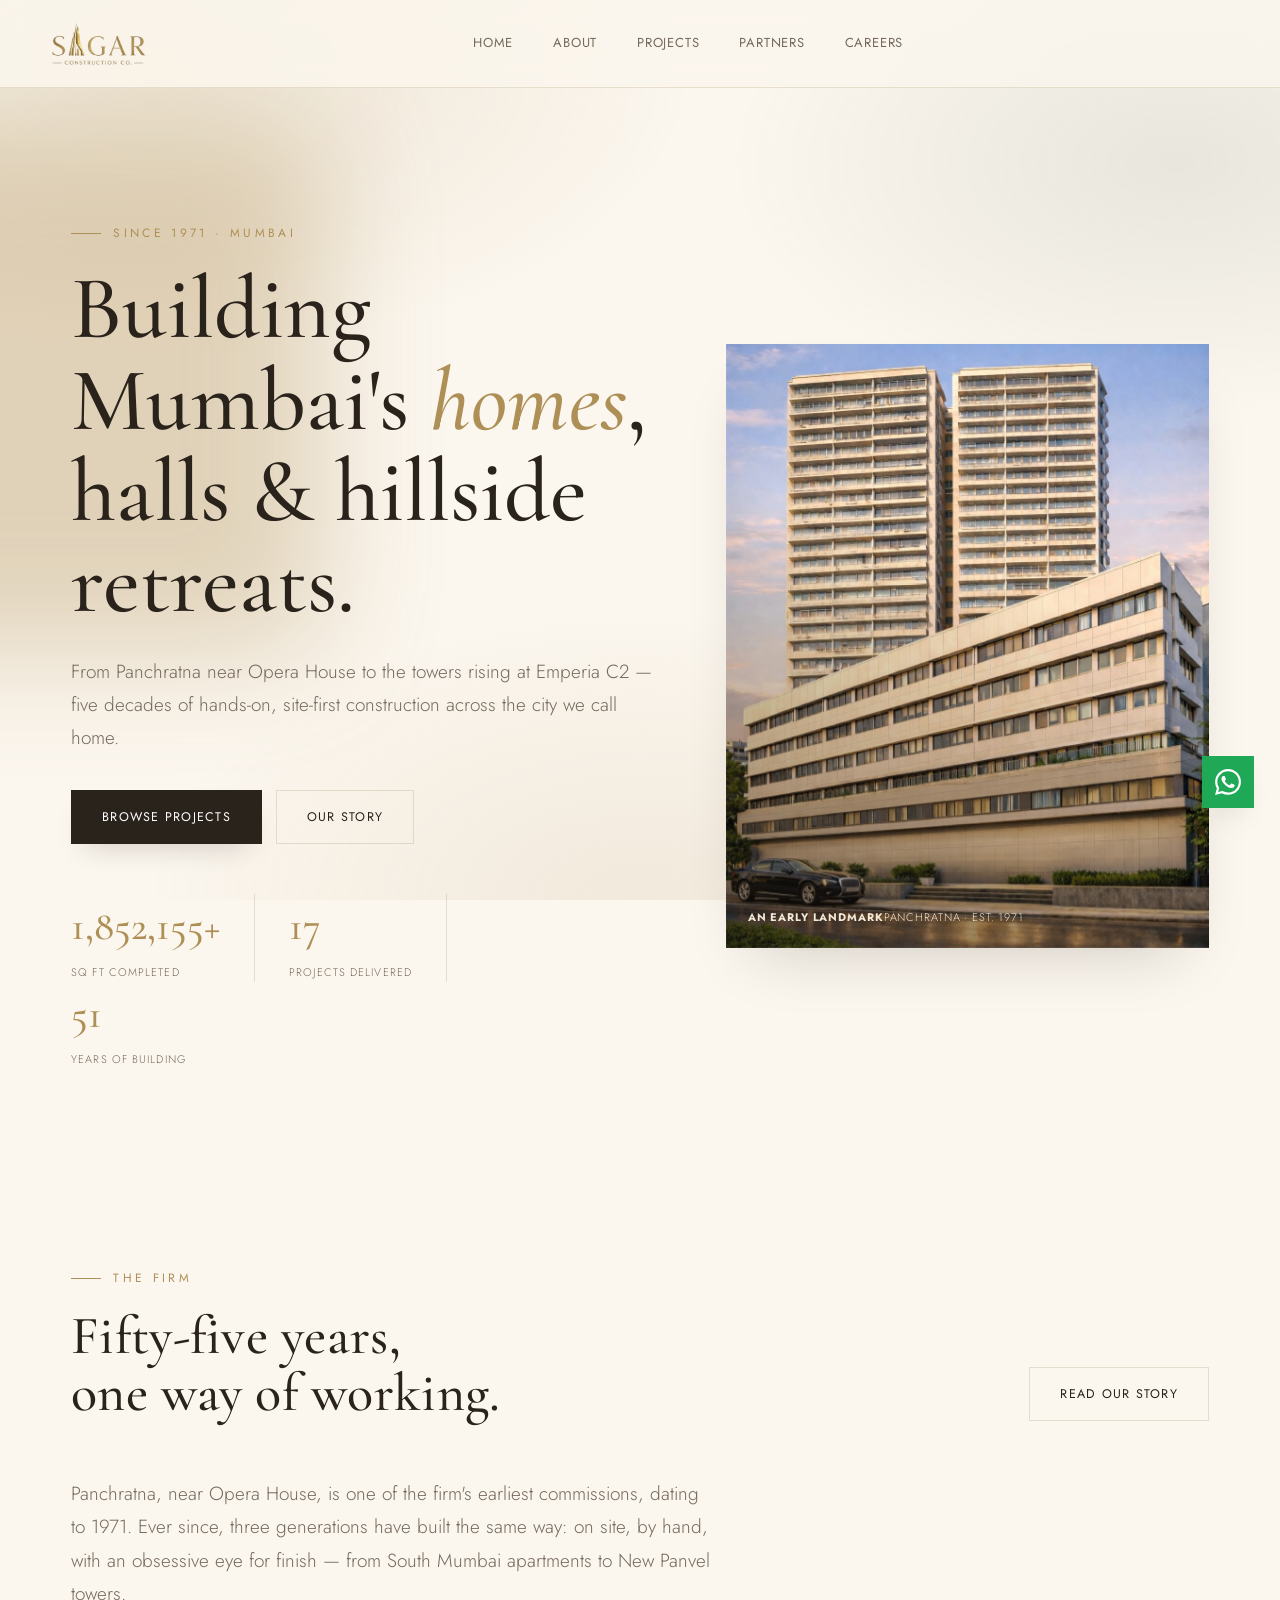
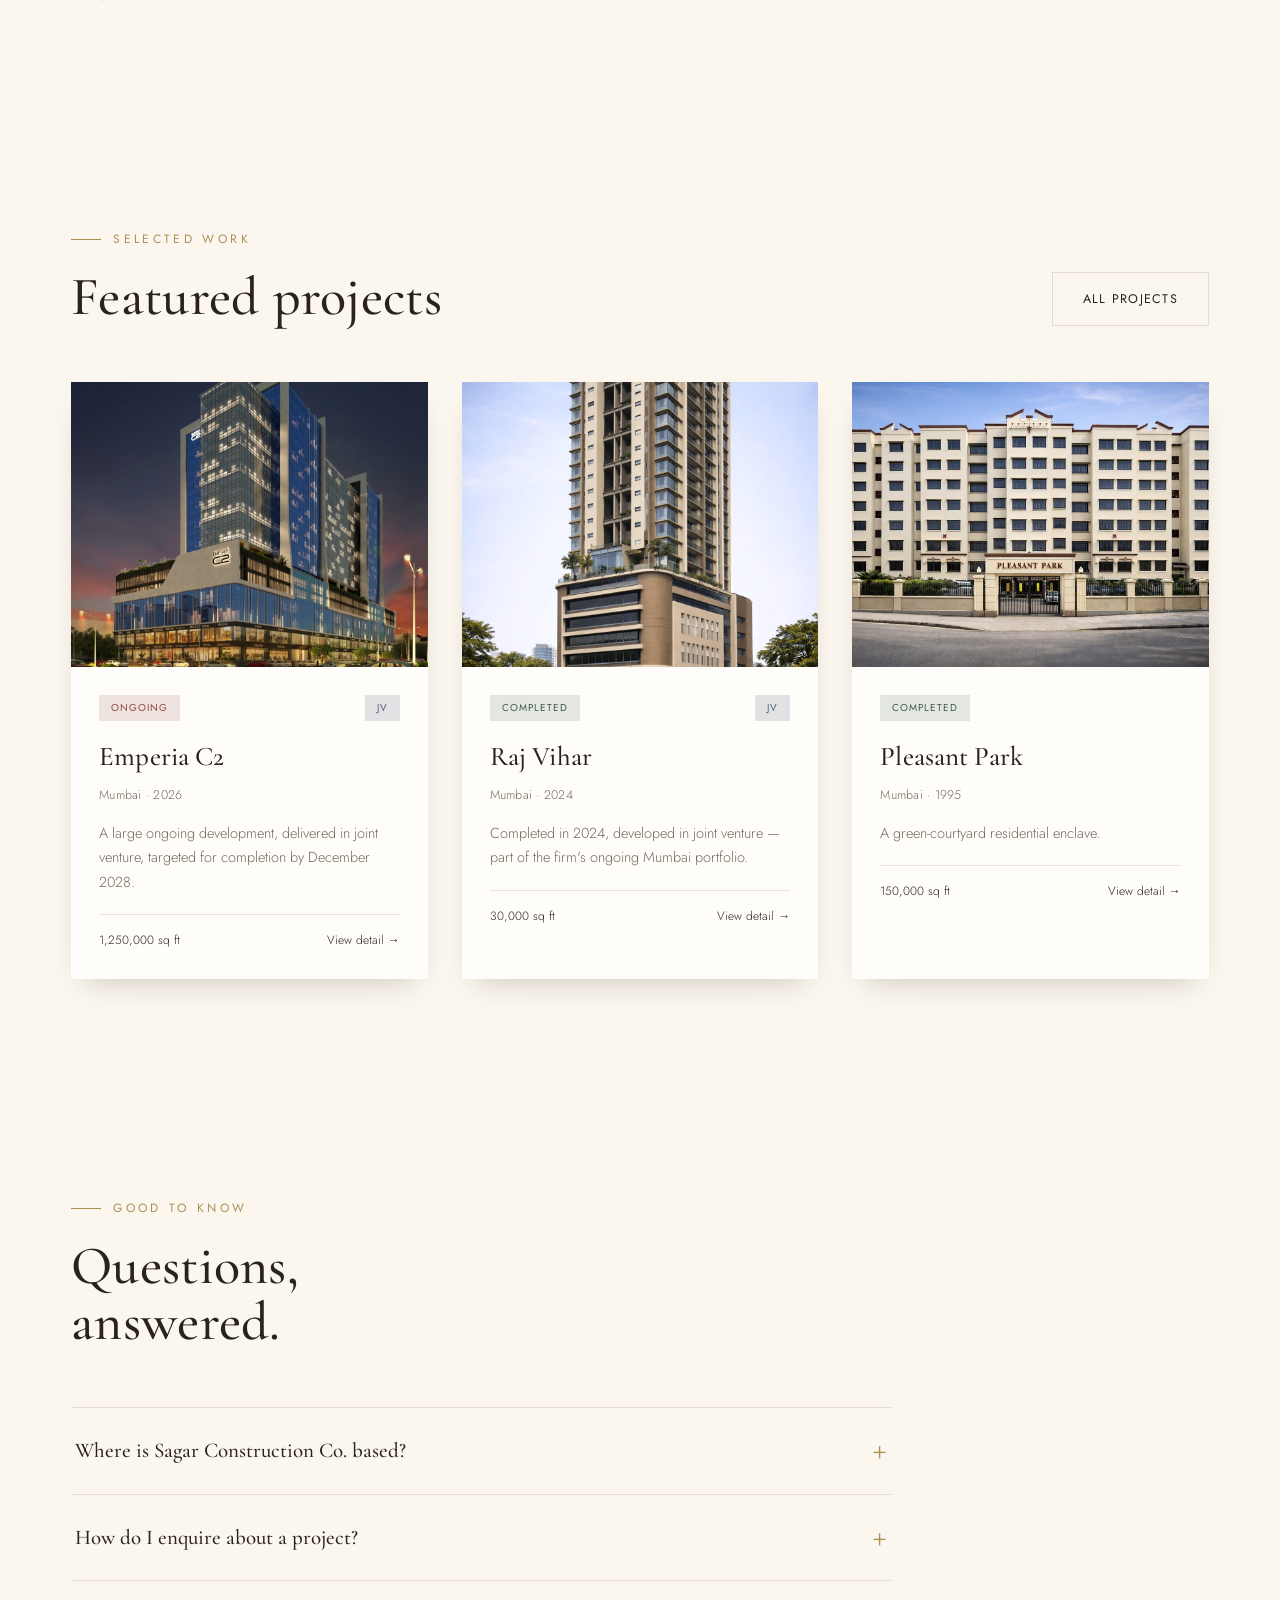
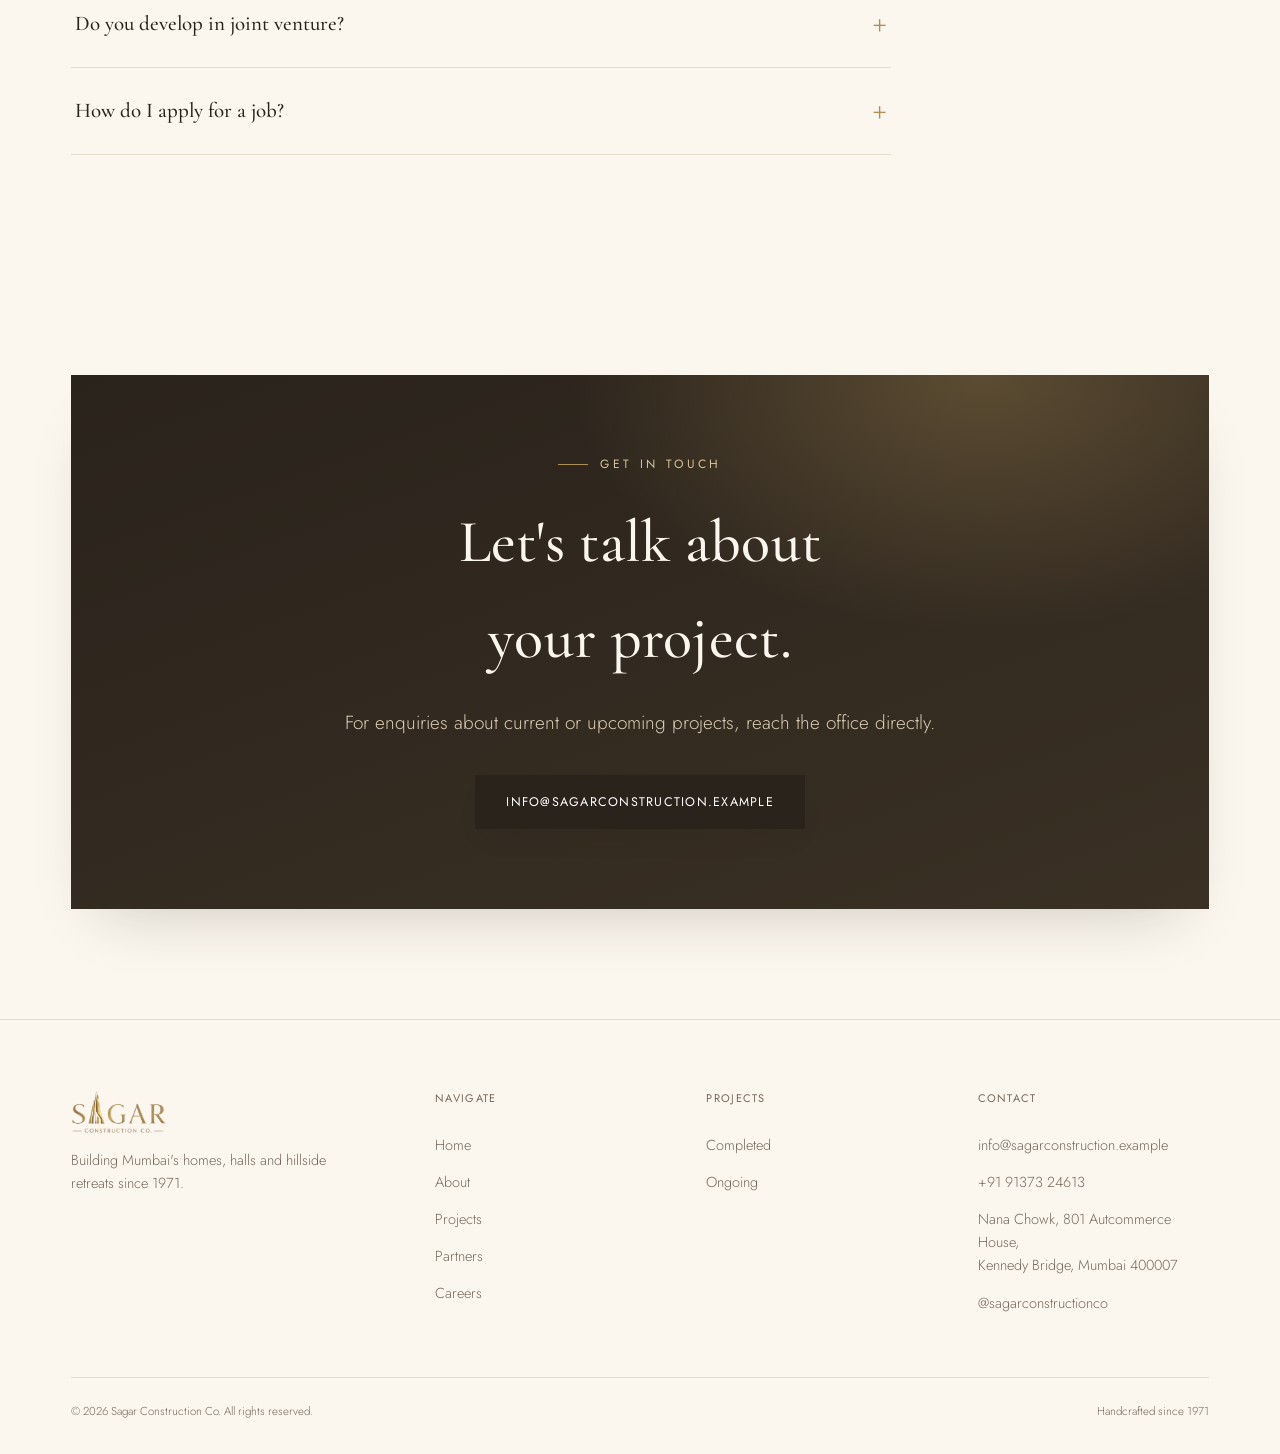
==== commit 86073571: "Site updates: careers page, WhatsApp CTAs, content fixes" ====
--- a/index.html
+++ b/index.html
@@ -4,7 +4,10 @@
 <meta charset="UTF-8">
 <meta name="viewport" content="width=device-width, initial-scale=1.0">
 <title>Sagar Construction Co. — Building Mumbai since 1971</title>
-<meta name="description" content="Sagar Construction Co., Mumbai — from Panchratna, our first commission near Opera House, to Emperia C2. Homes, halls and hillside retreats since 1971.">
+<meta name="description" content="Sagar Construction Co., Mumbai — from Panchratna near Opera House to Emperia C2. Homes, halls and hillside retreats since 1971.">
+<meta property="og:title" content="Sagar Construction Co. — Building Mumbai since 1971">
+<meta property="og:description" content="From Panchratna near Opera House to Emperia C2. Homes, halls and hillside retreats since 1971.">
+<meta property="og:type" content="website">
 <link rel="stylesheet" href="style.css">
 </head>
 <body>
@@ -18,6 +21,7 @@
     <a href="about.html">About</a>
     <a href="projects.html">Projects</a>
     <a href="partners.html">Partners</a>
+    <a href="careers.html">Careers</a>
   </nav>
   <div class="nav-right">
     <button class="burger" aria-label="Menu"><span></span><span></span><span></span></button>
@@ -31,7 +35,7 @@
       <div>
         <div class="eyebrow reveal">Since 1971 · Mumbai</div>
         <h1 class="reveal">Building Mumbai's <em style="font-style:italic; color:var(--accent);">homes</em>,<br>halls &amp; hillside retreats.</h1>
-        <p class="lede reveal" style="margin-top:26px;">From Panchratna, our first commission near Opera House, to the towers rising at Emperia C2 — five decades of hands-on, site-first construction across the city we call home.</p>
+        <p class="lede reveal" style="margin-top:26px;">From Panchratna near Opera House to the towers rising at Emperia C2 — five decades of hands-on, site-first construction across the city we call home.</p>
         <div class="hero-cta reveal">
           <a href="projects.html" class="btn"><span>Browse projects</span></a>
           <a href="about.html" class="btn ghost"><span>Our story</span></a>
@@ -43,8 +47,8 @@
         </div>
       </div>
       <div class="hero-plate reveal">
-        <img src="panchratna.jpg" alt="Panchratna, our first project">
-        <div class="tag"><strong>Our first project</strong><span>Panchratna · Est. 1971</span></div>
+        <img src="panchratna.jpg" alt="Panchratna, Opera House">
+        <div class="tag"><strong>An early landmark</strong><span>Panchratna · Est. 1971</span></div>
       </div>
     </div>
   </section>
@@ -56,7 +60,7 @@
         <div><div class="eyebrow">The firm</div><h2>Fifty-five years,<br>one way of working.</h2></div>
         <a href="about.html" class="btn ghost"><span>Read our story</span></a>
       </div>
-      <p class="lede reveal" style="max-width:640px;">It began in 1971 with Panchratna, the firm's first commission near Opera House. Ever since, three generations have built the same way: on site, by hand, with an obsessive eye for finish — from South Mumbai apartments to New Panvel towers.</p>
+      <p class="lede reveal" style="max-width:640px;">Panchratna, near Opera House, is one of the firm's earliest commissions, dating to 1971. Ever since, three generations have built the same way: on site, by hand, with an obsessive eye for finish — from South Mumbai apartments to New Panvel towers.</p>
     </div>
   </section>
 
@@ -68,6 +72,33 @@
         <a href="projects.html" class="btn ghost"><span>All projects</span></a>
       </div>
       <div class="card-grid reveal-stagger" id="featured-grid"></div>
+    </div>
+  </section>
+
+  <!-- FAQ -->
+  <section>
+    <div class="wrap">
+      <div class="sec-head reveal">
+        <div><div class="eyebrow">Good to know</div><h2>Questions,<br>answered.</h2></div>
+      </div>
+      <div class="faq">
+        <details class="reveal">
+          <summary>Where is Sagar Construction Co. based?</summary>
+          <p>Our office is at Nana Chowk, 801 Autcommerce House, Kennedy Bridge, Mumbai 400007. We have built across South Mumbai, Ghatkopar, Chembur, New Panvel and Lonavala since 1971.</p>
+        </details>
+        <details class="reveal">
+          <summary>How do I enquire about a project?</summary>
+          <p>Write to <a href="mailto:info@sagarconstruction.example">info@sagarconstruction.example</a>, call <a href="tel:+919137324613">+91 91373 24613</a>, or tap the WhatsApp button on any page. Each project in the register also has its own WhatsApp and email enquiry buttons.</p>
+        </details>
+        <details class="reveal">
+          <summary>Do you develop in joint venture?</summary>
+          <p>Yes. Recent developments including Emperia C2 and Raj Vihar are joint-venture projects, and we continue to partner on select developments across Mumbai.</p>
+        </details>
+        <details class="reveal">
+          <summary>How do I apply for a job?</summary>
+          <p>Visit our <a href="careers.html">Careers page</a> — tell us where you fit in, or write directly to <a href="mailto:careers@sagarconstruction.example">careers@sagarconstruction.example</a> with your resume.</p>
+        </details>
+      </div>
     </div>
   </section>
 
@@ -98,6 +129,7 @@
         <a href="about.html">About</a>
         <a href="projects.html">Projects</a>
         <a href="partners.html">Partners</a>
+        <a href="careers.html">Careers</a>
       </div>
       <div>
         <h4>Projects</h4>
@@ -107,7 +139,7 @@
       <div>
         <h4>Contact</h4>
         <a href="mailto:info@sagarconstruction.example">info@sagarconstruction.example</a>
-        <a href="tel:+912200000000">+91 22 0000 0000</a>
+        <a href="tel:+919137324613">+91 91373 24613</a>
         <a href="https://maps.google.com/maps?q=Nana+Chowk,+801+Autcommerce+House,+Kennedy+Bridge,+Mumbai,+Maharashtra+400007" target="_blank" rel="noopener">Nana Chowk, 801 Autcommerce House,<br>Kennedy Bridge, Mumbai 400007</a>
         <a href="https://instagram.com/sagarconstructionco" target="_blank" rel="noopener">@sagarconstructionco</a>
       </div>
@@ -118,6 +150,9 @@
     </div>
   </div>
 </footer>
+<a class="wa-float" href="https://wa.me/919137324613?text=Hi, I%27d like to enquire about Sagar Construction Co. projects." target="_blank" rel="noopener" aria-label="Chat on WhatsApp">
+  <svg viewBox="0 0 24 24"><path d="M17.472 14.382c-.297-.149-1.758-.867-2.03-.967-.273-.099-.471-.148-.67.15-.197.297-.767.966-.94 1.164-.173.199-.347.223-.644.075-.297-.15-1.255-.463-2.39-1.475-.883-.788-1.48-1.761-1.653-2.059-.173-.297-.018-.458.13-.606.134-.133.298-.347.446-.52.149-.174.198-.298.298-.497.099-.198.05-.371-.025-.52-.075-.149-.669-1.612-.916-2.207-.242-.579-.487-.5-.669-.51-.173-.008-.371-.01-.57-.01-.198 0-.52.074-.792.372-.272.297-1.04 1.016-1.04 2.479 0 1.462 1.065 2.875 1.213 3.074.149.198 2.096 3.2 5.077 4.487.709.306 1.262.489 1.694.625.712.227 1.36.195 1.871.118.571-.085 1.758-.719 2.006-1.413.248-.694.248-1.289.173-1.413-.074-.124-.272-.198-.57-.347m-5.421 7.403h-.004a9.87 9.87 0 01-5.031-1.378l-.361-.214-3.741.982.998-3.648-.235-.374a9.86 9.86 0 01-1.51-5.26c.001-5.45 4.436-9.884 9.888-9.884 2.64 0 5.122 1.03 6.988 2.898a9.825 9.825 0 012.893 6.994c-.003 5.45-4.437 9.884-9.885 9.884m8.413-18.297A11.815 11.815 0 0012.05 0C5.495 0 .16 5.335.157 11.892c0 2.096.547 4.142 1.588 5.945L.057 24l6.305-1.654a11.882 11.882 0 005.683 1.448h.005c6.554 0 11.89-5.335 11.893-11.893a11.821 11.821 0 00-3.48-8.413z"/></svg>
+</a>
 <button id="totop" aria-label="Back to top">↑</button>
 <script src="data.js"></script>
 <script src="main.js"></script>
@@ -134,7 +169,7 @@
   el.innerHTML = `
       ${mediaHTML(p.photo, p.name + ", " + p.area)}
       <div class="body">
-        <div class="pk"><span class="badge ${p.status}">${p.status}</span>${p.jv ? '<span class="badge jv">JV</span>' : ""}${p.flagship ? '<span class="badge flagship">flagship</span>' : ""}</div>
+        <div class="pk"><span class="badge ${p.status}">${p.status}</span>${p.jv ? '<span class="badge jv">JV</span>' : ""}</div>
         <h3>${p.name}</h3>
         <div class="loc">${p.area} · ${p.year}</div>
         <p class="note">${p.note}</p>
--- a/style.css
+++ b/style.css
@@ -83,17 +83,6 @@
   transition:opacity .6s var(--ease);
 }
 
-/* ---- Custom cursor: soft glow dot ---- */
-.cursor-dot, .cursor-ring{
-  position:fixed; top:0; left:0; pointer-events:none; z-index:9999;
-  border-radius:50%;
-  transform:translate(-50%,-50%);
-}
-.cursor-dot{ width:7px; height:7px; background:var(--gold); box-shadow:0 0 14px 2px color-mix(in srgb, var(--gold) 70%, transparent); }
-.cursor-ring{ width:38px; height:38px; border:1px solid color-mix(in srgb, var(--gold) 55%, transparent); transition:width .25s var(--ease), height .25s var(--ease), opacity .25s, border-color .3s; }
-.cursor-ring.active{ width:64px; height:64px; opacity:.7; }
-@media (hover:none), (pointer:coarse){ .cursor-dot,.cursor-ring{ display:none; } }
-
 /* ---- Loading scrim ---- */
 #load-scrim{
   position:fixed; inset:0; background:linear-gradient(160deg, #241D16, #1C1712 60%); z-index:99999;
@@ -118,7 +107,7 @@
 .topbar.hide{ transform:translateY(-100%); }
 
 .brand{ display:flex; align-items:center; gap:12px; }
-.brand .mark-logo{ height:38px; width:auto; }
+.brand .mark-logo{ height:44px; width:auto; }
 .brand .mark{ width:38px; height:38px; }
 .brand .word{ font-family:var(--font-display); font-size:23px; letter-spacing:.03em; line-height:1; color:var(--fg); }
 .brand small{ display:block; font-family:var(--font-label); font-size:9px; letter-spacing:.22em; color:var(--fg-soft); text-transform:uppercase; margin-top:5px; font-weight:400; }
@@ -303,7 +292,6 @@
 .badge{ font-family:var(--font-label); font-size:10px; letter-spacing:.1em; text-transform:uppercase; padding:5px 12px; border-radius:20px; font-weight:400; }
 .badge.completed{ background:color-mix(in srgb, var(--emerald) 14%, transparent); color:var(--emerald); }
 .badge.ongoing{ background:color-mix(in srgb, var(--wine) 14%, transparent); color:var(--wine); }
-.badge.flagship{ background:color-mix(in srgb, var(--gold) 18%, transparent); color:var(--gold-light); margin-left:6px; }
 .badge.jv{ background:color-mix(in srgb, var(--slate) 16%, transparent); color:var(--slate); margin-left:6px; }
 
 .pcard-media{ aspect-ratio:5/4; position:relative; transform-style:preserve-3d; will-change:transform; }
@@ -426,6 +414,82 @@
 .foot-grid a:hover{ color:var(--accent); }
 .foot-bottom{ display:flex; justify-content:space-between; margin-top:56px; padding-top:24px; border-top:1px solid var(--line); font-family:var(--font-label); font-size:11.5px; color:var(--fg-soft); flex-wrap:wrap; gap:10px; }
 
+/* =========================
+   APPLICATION FORM (careers)
+========================= */
+.apply-form{ max-width:760px; }
+.form-row{ display:grid; grid-template-columns:1fr 1fr; gap:22px; }
+@media (max-width:640px){ .form-row{ grid-template-columns:1fr; } }
+.field{ margin-bottom:22px; }
+.field label{
+  display:block; font-family:var(--font-label); font-size:11px; letter-spacing:.14em;
+  text-transform:uppercase; color:var(--fg-soft); margin-bottom:8px; font-weight:400;
+}
+.field input, .field select, .field textarea{
+  width:100%; background:var(--surface); border:1px solid var(--line); border-radius:var(--radius-sm);
+  padding:14px 16px; font-family:var(--font-body); font-size:15px; font-weight:300; color:var(--fg);
+  transition:border-color .3s var(--ease), box-shadow .3s var(--ease);
+  appearance:none; -webkit-appearance:none;
+}
+.field select{
+  background-image:url("data:image/svg+xml,%3Csvg xmlns='http://www.w3.org/2000/svg' width='12' height='8' viewBox='0 0 12 8'%3E%3Cpath d='M1 1l5 5 5-5' fill='none' stroke='%23AE8F56' stroke-width='1.5'/%3E%3C/svg%3E");
+  background-repeat:no-repeat; background-position:right 16px center; padding-right:40px; cursor:pointer;
+}
+.field textarea{ resize:vertical; min-height:130px; }
+.field input:focus, .field select:focus, .field textarea:focus{
+  outline:none; border-color:var(--accent); box-shadow:0 0 0 3px color-mix(in srgb, var(--accent) 18%, transparent);
+}
+.field input::placeholder, .field textarea::placeholder{ color:var(--fg-soft); opacity:.7; }
+.form-note{ font-size:13.5px; color:var(--fg-soft); font-weight:300; margin:6px 0 26px; max-width:560px; }
+.form-error{ color:var(--wine); font-size:14px; margin-top:16px; min-height:20px; }
+
+/* =========================
+   WHATSAPP FLOAT + MODAL ENQUIRY
+========================= */
+.wa-float{
+  position:fixed; right:26px; bottom:92px; width:52px; height:52px; z-index:900;
+  background:#1FA855; color:#fff; border:0; cursor:pointer;
+  display:flex; align-items:center; justify-content:center;
+  box-shadow:var(--shadow-tight);
+  transition:transform .3s var(--ease), background .3s;
+}
+.wa-float:hover{ transform:translateY(-3px); background:#178A44; }
+.wa-float svg{ width:26px; height:26px; fill:#fff; }
+
+.modal-cta{ display:flex; gap:12px; margin-top:28px; flex-wrap:wrap; }
+.modal-cta .btn{ padding:13px 22px; font-size:11.5px; }
+
+/* locality filter */
+.area-filter{
+  font-family:var(--font-label); font-size:13px; font-weight:300; color:var(--fg);
+  border:1px solid var(--line); background:var(--surface); padding:11px 38px 11px 18px; cursor:pointer;
+  appearance:none; -webkit-appearance:none;
+  background-image:url("data:image/svg+xml,%3Csvg xmlns='http://www.w3.org/2000/svg' width='12' height='8' viewBox='0 0 12 8'%3E%3Cpath d='M1 1l5 5 5-5' fill='none' stroke='%23AE8F56' stroke-width='1.5'/%3E%3C/svg%3E");
+  background-repeat:no-repeat; background-position:right 14px center;
+}
+.area-filter:focus{ outline:none; border-color:var(--accent); }
+
+/* =========================
+   FAQ (home)
+========================= */
+.faq{ max-width:820px; }
+.faq details{
+  border-top:1px solid var(--line); padding:22px 4px;
+}
+.faq details:last-child{ border-bottom:1px solid var(--line); }
+.faq summary{
+  cursor:pointer; font-family:var(--font-display); font-size:21px; font-weight:500;
+  list-style:none; display:flex; justify-content:space-between; align-items:center; gap:18px;
+}
+.faq summary::-webkit-details-marker{ display:none; }
+.faq summary::after{
+  content:"+"; font-family:var(--font-body); font-size:26px; font-weight:300; color:var(--accent);
+  flex-shrink:0; transition:transform .3s var(--ease);
+}
+.faq details[open] summary::after{ transform:rotate(45deg); }
+.faq details p{ margin-top:12px; color:var(--fg-soft); font-weight:300; line-height:1.75; max-width:640px; }
+.faq details p a{ color:var(--accent); }
+
 /* page hero (inner pages) */
 .page-hero{ padding:160px 0 76px; }
 .page-hero h1{ font-size:clamp(42px,6.6vw,80px); }
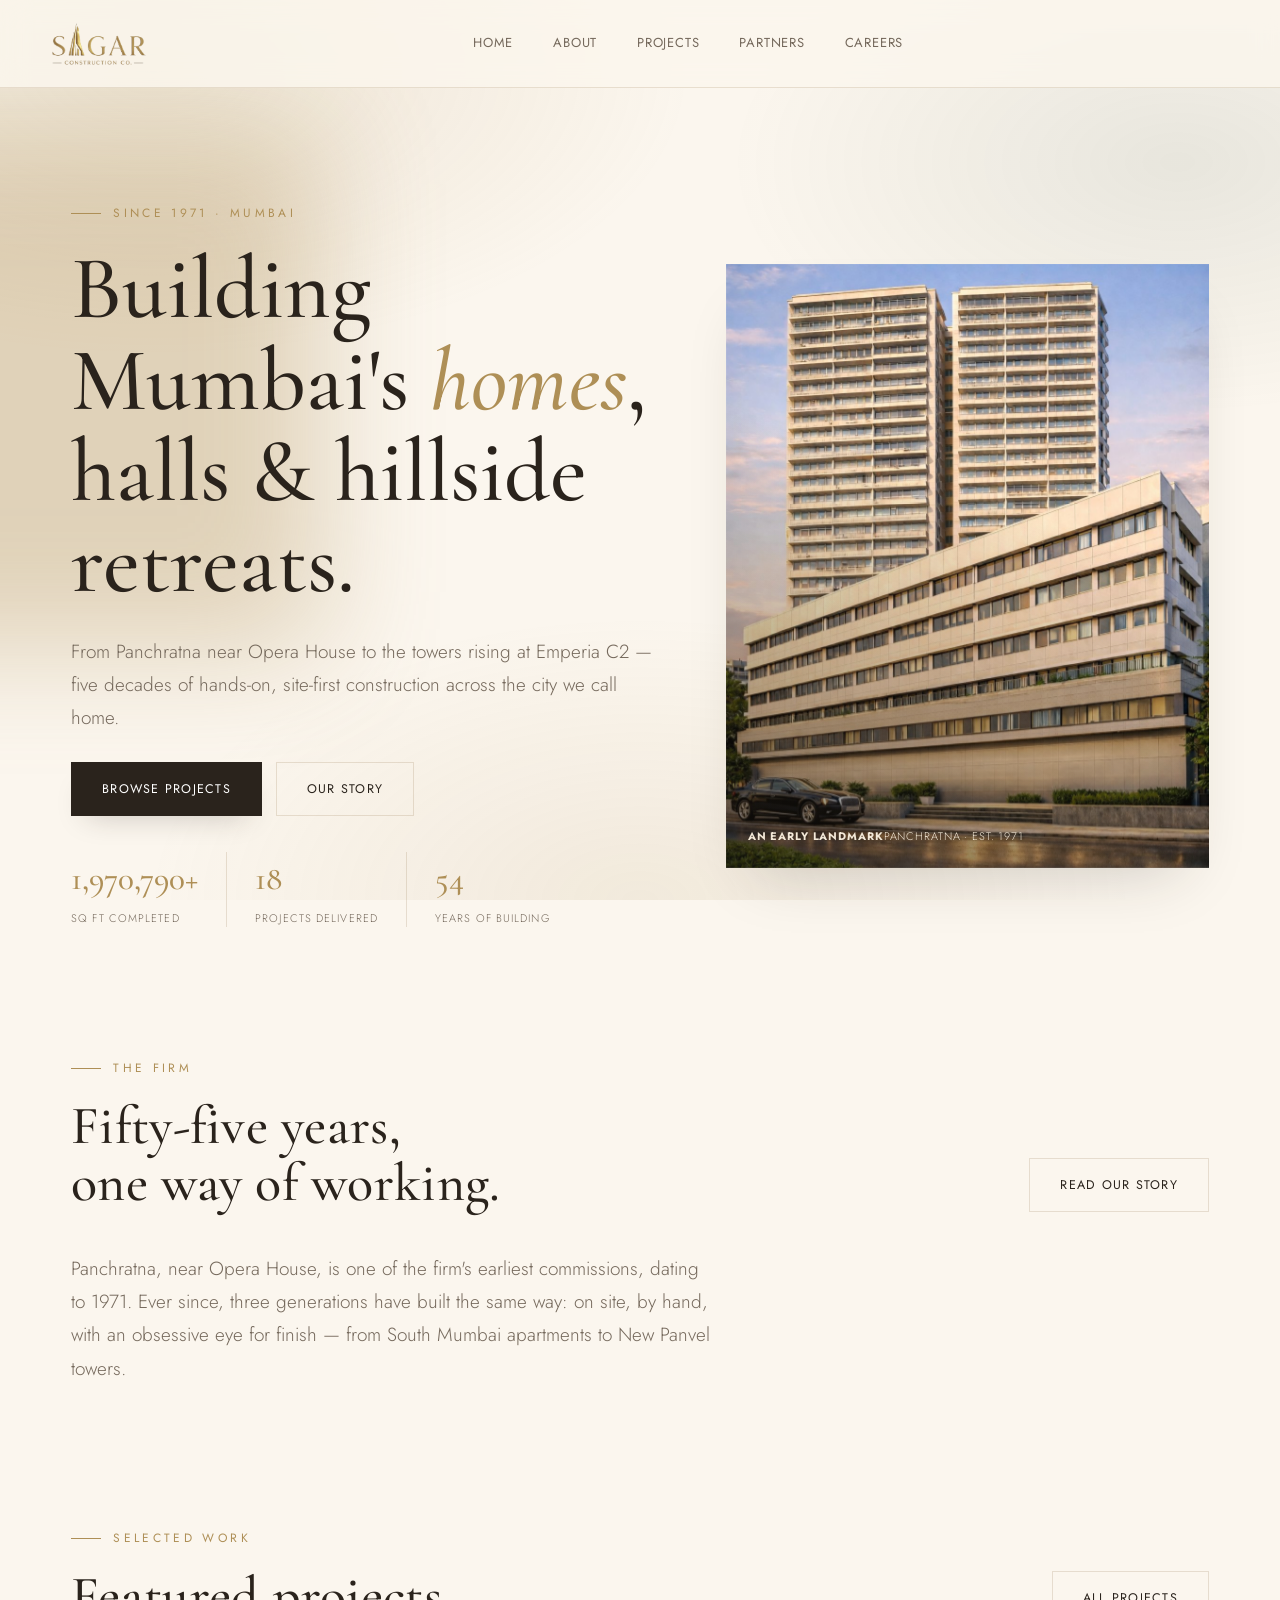
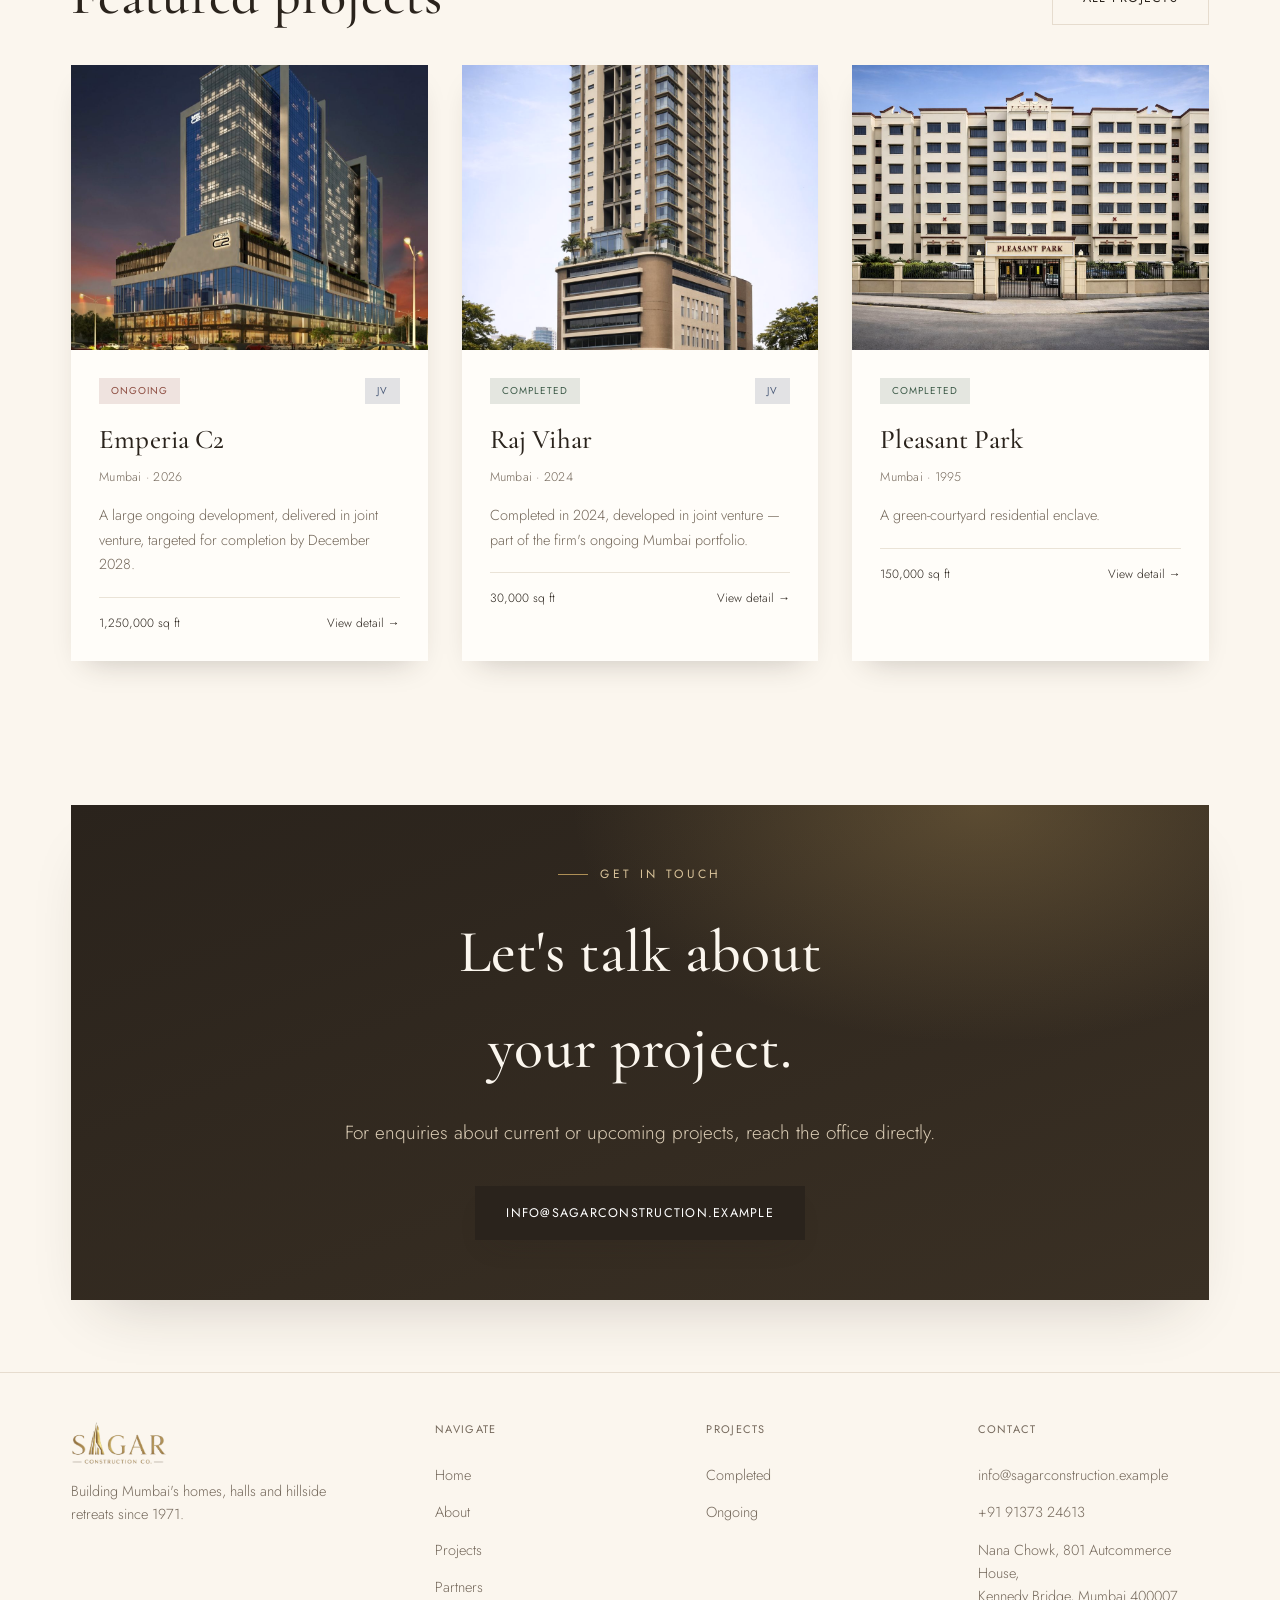
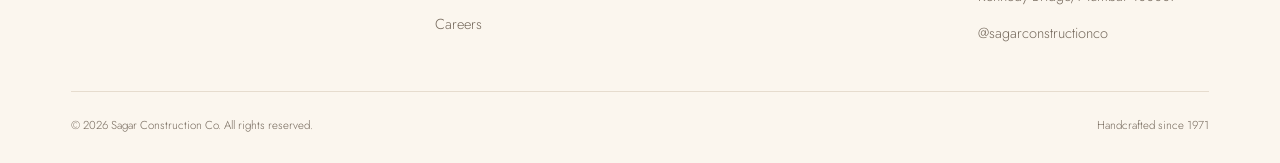
==== commit 86c36d74: "Fix stats row, remove FAQ and floating WhatsApp button, tighten spacing" ====
--- a/index.html
+++ b/index.html
@@ -75,33 +75,6 @@
     </div>
   </section>
 
-  <!-- FAQ -->
-  <section>
-    <div class="wrap">
-      <div class="sec-head reveal">
-        <div><div class="eyebrow">Good to know</div><h2>Questions,<br>answered.</h2></div>
-      </div>
-      <div class="faq">
-        <details class="reveal">
-          <summary>Where is Sagar Construction Co. based?</summary>
-          <p>Our office is at Nana Chowk, 801 Autcommerce House, Kennedy Bridge, Mumbai 400007. We have built across South Mumbai, Ghatkopar, Chembur, New Panvel and Lonavala since 1971.</p>
-        </details>
-        <details class="reveal">
-          <summary>How do I enquire about a project?</summary>
-          <p>Write to <a href="mailto:info@sagarconstruction.example">info@sagarconstruction.example</a>, call <a href="tel:+919137324613">+91 91373 24613</a>, or tap the WhatsApp button on any page. Each project in the register also has its own WhatsApp and email enquiry buttons.</p>
-        </details>
-        <details class="reveal">
-          <summary>Do you develop in joint venture?</summary>
-          <p>Yes. Recent developments including Emperia C2 and Raj Vihar are joint-venture projects, and we continue to partner on select developments across Mumbai.</p>
-        </details>
-        <details class="reveal">
-          <summary>How do I apply for a job?</summary>
-          <p>Visit our <a href="careers.html">Careers page</a> — tell us where you fit in, or write directly to <a href="mailto:careers@sagarconstruction.example">careers@sagarconstruction.example</a> with your resume.</p>
-        </details>
-      </div>
-    </div>
-  </section>
-
   <!-- CTA -->
   <section>
     <div class="wrap">
@@ -150,9 +123,6 @@
     </div>
   </div>
 </footer>
-<a class="wa-float" href="https://wa.me/919137324613?text=Hi, I%27d like to enquire about Sagar Construction Co. projects." target="_blank" rel="noopener" aria-label="Chat on WhatsApp">
-  <svg viewBox="0 0 24 24"><path d="M17.472 14.382c-.297-.149-1.758-.867-2.03-.967-.273-.099-.471-.148-.67.15-.197.297-.767.966-.94 1.164-.173.199-.347.223-.644.075-.297-.15-1.255-.463-2.39-1.475-.883-.788-1.48-1.761-1.653-2.059-.173-.297-.018-.458.13-.606.134-.133.298-.347.446-.52.149-.174.198-.298.298-.497.099-.198.05-.371-.025-.52-.075-.149-.669-1.612-.916-2.207-.242-.579-.487-.5-.669-.51-.173-.008-.371-.01-.57-.01-.198 0-.52.074-.792.372-.272.297-1.04 1.016-1.04 2.479 0 1.462 1.065 2.875 1.213 3.074.149.198 2.096 3.2 5.077 4.487.709.306 1.262.489 1.694.625.712.227 1.36.195 1.871.118.571-.085 1.758-.719 2.006-1.413.248-.694.248-1.289.173-1.413-.074-.124-.272-.198-.57-.347m-5.421 7.403h-.004a9.87 9.87 0 01-5.031-1.378l-.361-.214-3.741.982.998-3.648-.235-.374a9.86 9.86 0 01-1.51-5.26c.001-5.45 4.436-9.884 9.888-9.884 2.64 0 5.122 1.03 6.988 2.898a9.825 9.825 0 012.893 6.994c-.003 5.45-4.437 9.884-9.885 9.884m8.413-18.297A11.815 11.815 0 0012.05 0C5.495 0 .16 5.335.157 11.892c0 2.096.547 4.142 1.588 5.945L.057 24l6.305-1.654a11.882 11.882 0 005.683 1.448h.005c6.554 0 11.89-5.335 11.893-11.893a11.821 11.821 0 00-3.48-8.413z"/></svg>
-</a>
 <button id="totop" aria-label="Back to top">↑</button>
 <script src="data.js"></script>
 <script src="main.js"></script>
--- a/style.css
+++ b/style.css
@@ -164,7 +164,7 @@
 ========================= */
 .wrap{ max-width:1240px; margin:0 auto; padding:0 clamp(20px,4vw,64px); }
 main{ padding-top:var(--nav-h); }
-section{ position:relative; padding:110px 0; }
+section{ position:relative; padding:72px 0; }
 .eyebrow{
   font-family:var(--font-label); font-size:12px; letter-spacing:.28em; text-transform:uppercase; font-weight:400;
   color:var(--accent); display:flex; align-items:center; gap:12px; margin-bottom:20px;
@@ -193,7 +193,7 @@
 /* =========================
    HERO
 ========================= */
-.hero{ padding:calc(var(--nav-h) + 48px) 0 90px; overflow:hidden; position:relative; }
+.hero{ padding:calc(var(--nav-h) + 28px) 0 60px; overflow:hidden; position:relative; }
 .hero-grid{ display:grid; grid-template-columns:1.1fr .9fr; gap:64px; align-items:center; }
 @media (max-width:960px){ .hero-grid{ grid-template-columns:1fr; } }
 
@@ -202,12 +202,13 @@
 }
 .hero h1 em{ font-style:italic; color:var(--accent); font-weight:500; }
 .hero-tagline{ margin-top:26px; }
-.hero-cta{ display:flex; gap:14px; margin-top:36px; flex-wrap:wrap; }
-
-.hero-stats{ display:flex; gap:0; margin-top:50px; flex-wrap:wrap; }
-.hero-stats .stat{ padding:0 34px 0 0; margin-right:34px; border-right:1px solid var(--line); }
-.hero-stats .stat:last-child{ border-right:0; }
-.stat .num{ font-family:var(--font-display); font-size:clamp(32px,3.2vw,44px); color:var(--accent); display:block; font-weight:500; }
+.hero-cta{ display:flex; gap:14px; margin-top:28px; flex-wrap:wrap; }
+
+.hero-stats{ display:flex; gap:0; margin-top:36px; flex-wrap:nowrap; }
+.hero-stats .stat{ padding:0 28px 0 0; margin-right:28px; border-right:1px solid var(--line); min-width:0; }
+.hero-stats .stat:last-child{ border-right:0; margin-right:0; padding-right:0; }
+.stat .num{ font-family:var(--font-display); font-size:clamp(28px,2.6vw,38px); color:var(--accent); display:block; font-weight:500; white-space:nowrap; }
+@media (max-width:760px){ .hero-stats{ flex-wrap:wrap; row-gap:28px; } }
 .stat .lbl{ font-family:var(--font-label); font-size:11px; letter-spacing:.1em; color:var(--fg-soft); text-transform:uppercase; margin-top:4px; display:block; }
 
 .hero-plate{
@@ -249,7 +250,7 @@
 /* =========================
    SECTION HEAD
 ========================= */
-.sec-head{ display:flex; justify-content:space-between; align-items:flex-end; gap:24px; margin-bottom:56px; flex-wrap:wrap; }
+.sec-head{ display:flex; justify-content:space-between; align-items:flex-end; gap:24px; margin-bottom:40px; flex-wrap:wrap; }
 .sec-head h2{ font-size:clamp(32px,4.4vw,54px); line-height:1.05; font-weight:500; }
 
 /* =========================
@@ -320,7 +321,7 @@
 .searchbar input{ border:0; background:none; outline:0; color:var(--fg); font-family:var(--font-label); font-size:13px; width:100%; font-weight:300; }
 .searchbar input::placeholder{ color:var(--fg-soft); }
 
-.count-line{ font-family:var(--font-label); font-size:12.5px; color:var(--fg-soft); margin:24px 0 34px; font-style:italic; font-family:var(--font-display); }
+.count-line{ font-family:var(--font-label); font-size:12.5px; color:var(--fg-soft); margin:18px 0 26px; font-style:italic; font-family:var(--font-display); }
 .no-results{ padding:70px 0; text-align:center; font-family:var(--font-display); font-style:italic; font-size:19px; color:var(--fg-soft); display:none; }
 .no-results.show{ display:block; }
 
@@ -329,7 +330,7 @@
 ========================= */
 .timeline{ position:relative; margin-top:48px; }
 .timeline::before{ content:""; position:absolute; left:10px; top:0; bottom:0; width:1px; background:linear-gradient(var(--line), var(--line)); }
-.tl-item{ position:relative; padding:0 0 52px 48px; }
+.tl-item{ position:relative; padding:0 0 36px 48px; }
 .tl-item::before{ content:""; position:absolute; left:2px; top:5px; width:17px; height:17px; border-radius:50%; background:var(--bg); border:1.5px solid var(--accent); box-shadow:0 0 0 4px color-mix(in srgb, var(--accent) 10%, transparent); }
 .tl-item .yr{ font-family:var(--font-label); font-size:13px; color:var(--accent); letter-spacing:.12em; text-transform:uppercase; }
 .tl-item h3{ font-size:25px; margin:8px 0 10px; font-weight:500; }
@@ -379,7 +380,7 @@
 @media (max-width:760px){ .counter-grid{ grid-template-columns:1fr; gap:28px; } }
 
 /* fact row (about page) */
-.fact-row{ display:grid; grid-template-columns:repeat(3,1fr); gap:32px; margin-top:56px; }
+.fact-row{ display:grid; grid-template-columns:repeat(3,1fr); gap:32px; margin-top:40px; }
 .fact-row strong{ display:block; font-family:var(--font-display); font-size:clamp(30px,3.2vw,44px); color:var(--accent); font-weight:500; }
 .fact-row span{ display:block; margin-top:8px; font-family:var(--font-label); font-size:11px; letter-spacing:.1em; text-transform:uppercase; color:var(--fg-soft); }
 @media (max-width:760px){ .fact-row{ grid-template-columns:1fr; gap:26px; } }
@@ -389,7 +390,7 @@
    CTA BLOCK
 ========================= */
 .cta-block{
-  position:relative; border-radius:calc(var(--radius) + 10px); padding:80px clamp(24px,6vw,90px);
+  position:relative; border-radius:calc(var(--radius) + 10px); padding:60px clamp(24px,6vw,90px);
   text-align:center; overflow:hidden;
   background:linear-gradient(160deg, var(--espresso) 0%, #3A3024 100%);
   box-shadow:var(--shadow-soft);
@@ -406,13 +407,13 @@
 /* =========================
    FOOTER
 ========================= */
-footer{ border-top:1px solid var(--line); padding:70px 0 34px; margin-top:0; }
+footer{ border-top:1px solid var(--line); padding:48px 0 28px; margin-top:0; }
 .foot-grid{ display:grid; grid-template-columns:1.4fr 1fr 1fr 1fr; gap:40px; }
 @media (max-width:760px){ .foot-grid{ grid-template-columns:1fr 1fr; } }
 .foot-grid h4{ font-family:var(--font-label); font-size:11px; letter-spacing:.12em; color:var(--fg-soft); text-transform:uppercase; margin-bottom:18px; font-weight:400; }
 .foot-grid a{ display:block; padding:7px 0; color:var(--fg-soft); font-size:14.5px; transition:color .25s; font-weight:300; }
 .foot-grid a:hover{ color:var(--accent); }
-.foot-bottom{ display:flex; justify-content:space-between; margin-top:56px; padding-top:24px; border-top:1px solid var(--line); font-family:var(--font-label); font-size:11.5px; color:var(--fg-soft); flex-wrap:wrap; gap:10px; }
+.foot-bottom{ display:flex; justify-content:space-between; margin-top:40px; padding-top:24px; border-top:1px solid var(--line); font-family:var(--font-label); font-size:11.5px; color:var(--fg-soft); flex-wrap:wrap; gap:10px; }
 
 /* =========================
    APPLICATION FORM (careers)
@@ -444,18 +445,8 @@
 .form-error{ color:var(--wine); font-size:14px; margin-top:16px; min-height:20px; }
 
 /* =========================
-   WHATSAPP FLOAT + MODAL ENQUIRY
-========================= */
-.wa-float{
-  position:fixed; right:26px; bottom:92px; width:52px; height:52px; z-index:900;
-  background:#1FA855; color:#fff; border:0; cursor:pointer;
-  display:flex; align-items:center; justify-content:center;
-  box-shadow:var(--shadow-tight);
-  transition:transform .3s var(--ease), background .3s;
-}
-.wa-float:hover{ transform:translateY(-3px); background:#178A44; }
-.wa-float svg{ width:26px; height:26px; fill:#fff; }
-
+   MODAL ENQUIRY
+========================= */
 .modal-cta{ display:flex; gap:12px; margin-top:28px; flex-wrap:wrap; }
 .modal-cta .btn{ padding:13px 22px; font-size:11.5px; }
 
@@ -469,29 +460,8 @@
 }
 .area-filter:focus{ outline:none; border-color:var(--accent); }
 
-/* =========================
-   FAQ (home)
-========================= */
-.faq{ max-width:820px; }
-.faq details{
-  border-top:1px solid var(--line); padding:22px 4px;
-}
-.faq details:last-child{ border-bottom:1px solid var(--line); }
-.faq summary{
-  cursor:pointer; font-family:var(--font-display); font-size:21px; font-weight:500;
-  list-style:none; display:flex; justify-content:space-between; align-items:center; gap:18px;
-}
-.faq summary::-webkit-details-marker{ display:none; }
-.faq summary::after{
-  content:"+"; font-family:var(--font-body); font-size:26px; font-weight:300; color:var(--accent);
-  flex-shrink:0; transition:transform .3s var(--ease);
-}
-.faq details[open] summary::after{ transform:rotate(45deg); }
-.faq details p{ margin-top:12px; color:var(--fg-soft); font-weight:300; line-height:1.75; max-width:640px; }
-.faq details p a{ color:var(--accent); }
-
 /* page hero (inner pages) */
-.page-hero{ padding:160px 0 76px; }
+.page-hero{ padding:118px 0 52px; }
 .page-hero h1{ font-size:clamp(42px,6.6vw,80px); }
 
 /* Modal */
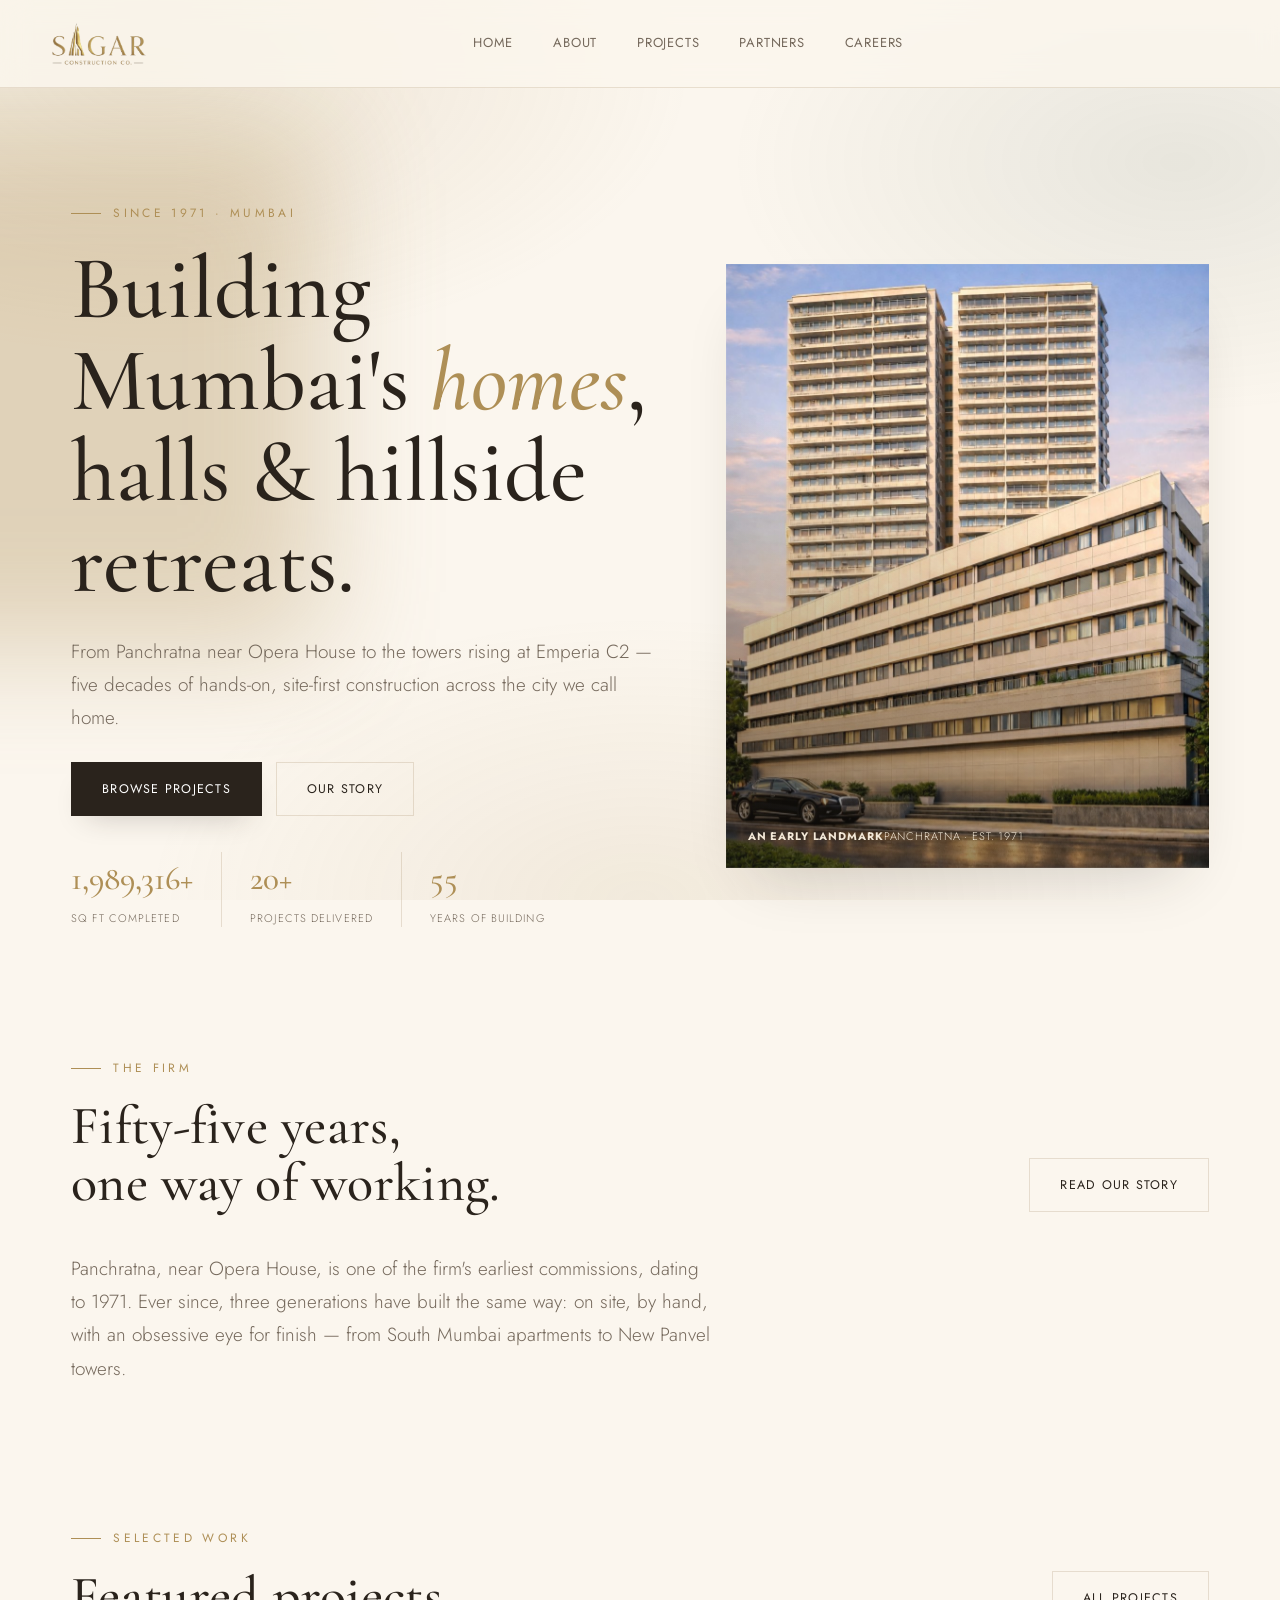
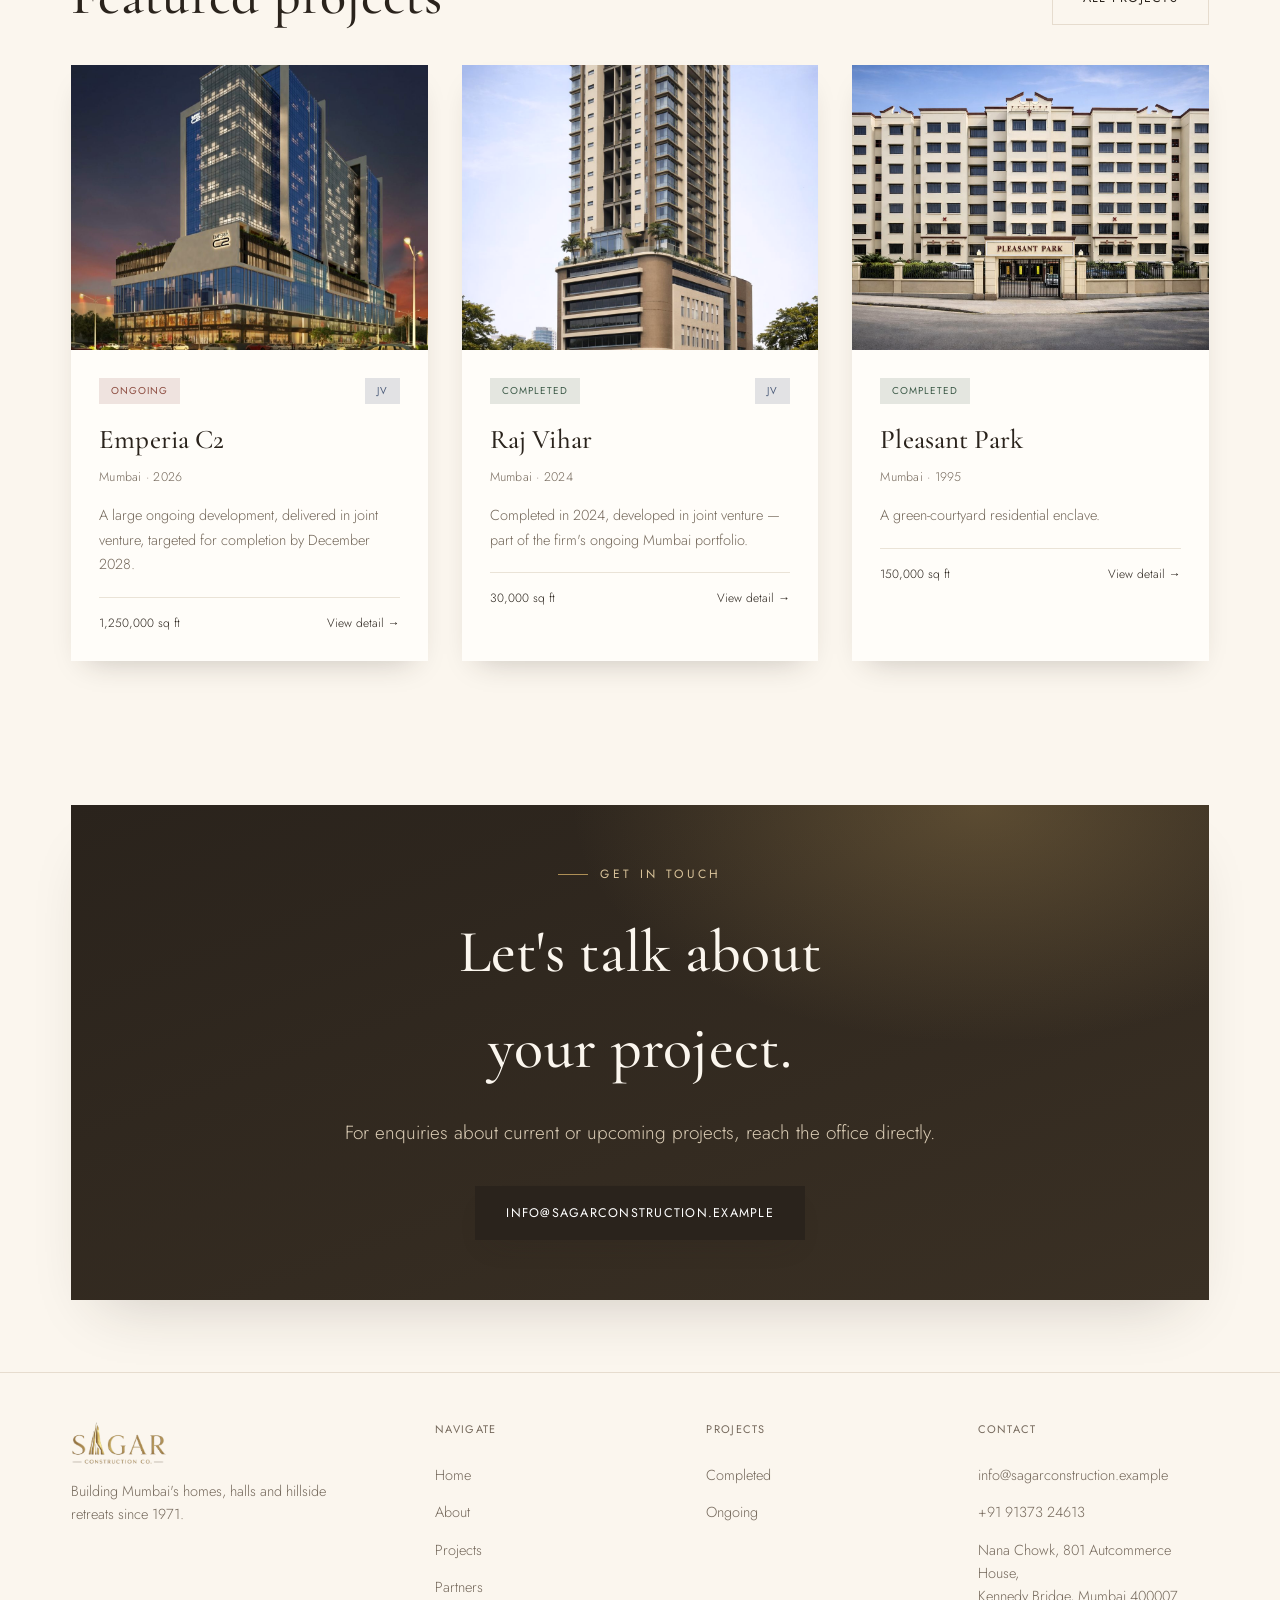
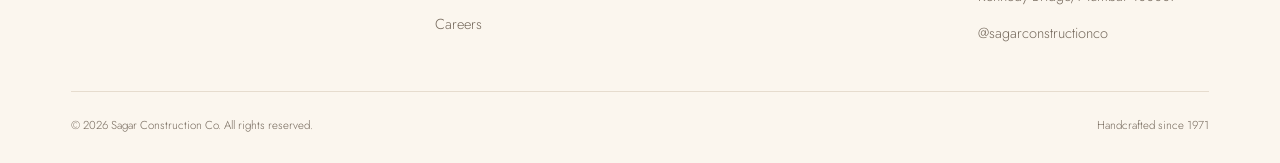
==== commit 7bcda703: "Projects delivered 18 to 20+" ====
--- a/index.html
+++ b/index.html
@@ -42,7 +42,7 @@
         </div>
         <div class="hero-stats reveal">
           <div class="stat"><div class="num" data-count="2000000" data-suffix="+">0</div><div class="lbl">sq ft completed</div></div>
-          <div class="stat"><div class="num" data-count="18" data-suffix="">0</div><div class="lbl">projects delivered</div></div>
+          <div class="stat"><div class="num" data-count="20" data-suffix="+">0</div><div class="lbl">projects delivered</div></div>
           <div class="stat"><div class="num" data-count="55" data-suffix="">0</div><div class="lbl">years of building</div></div>
         </div>
       </div>
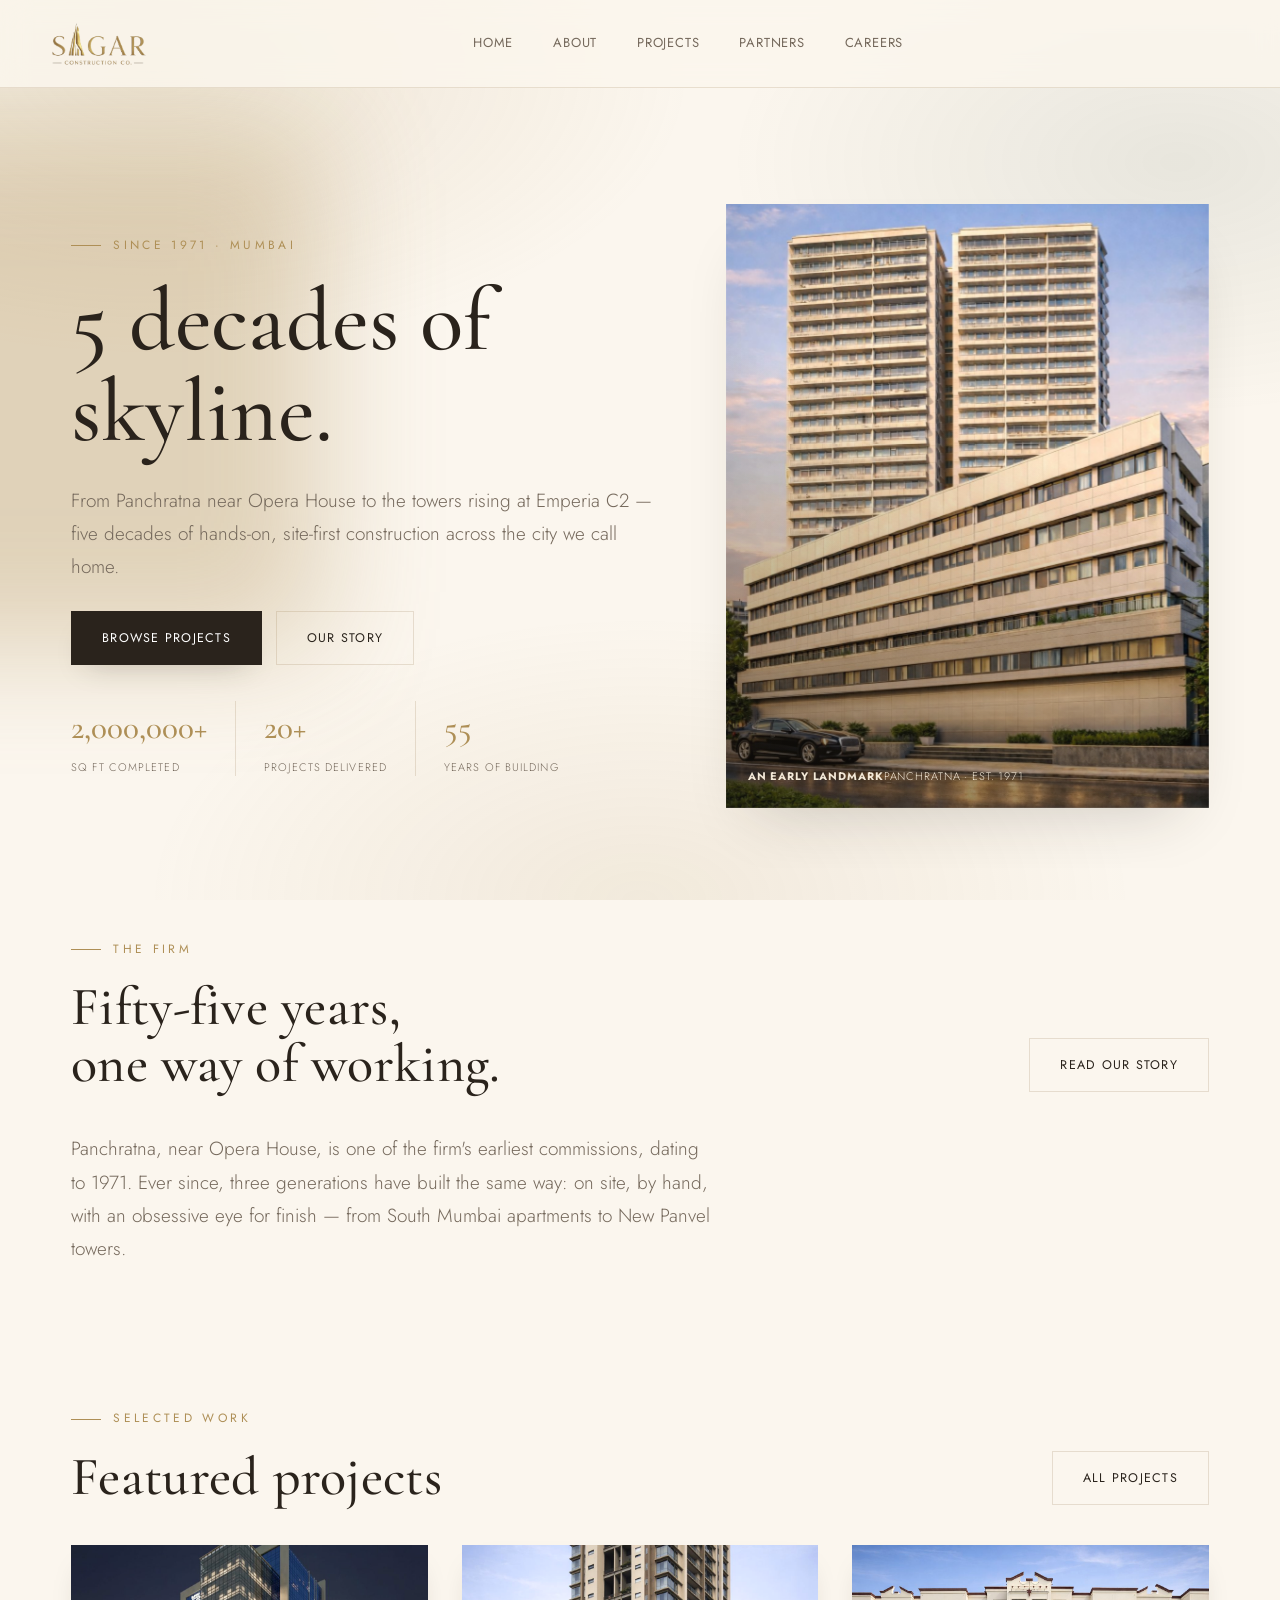
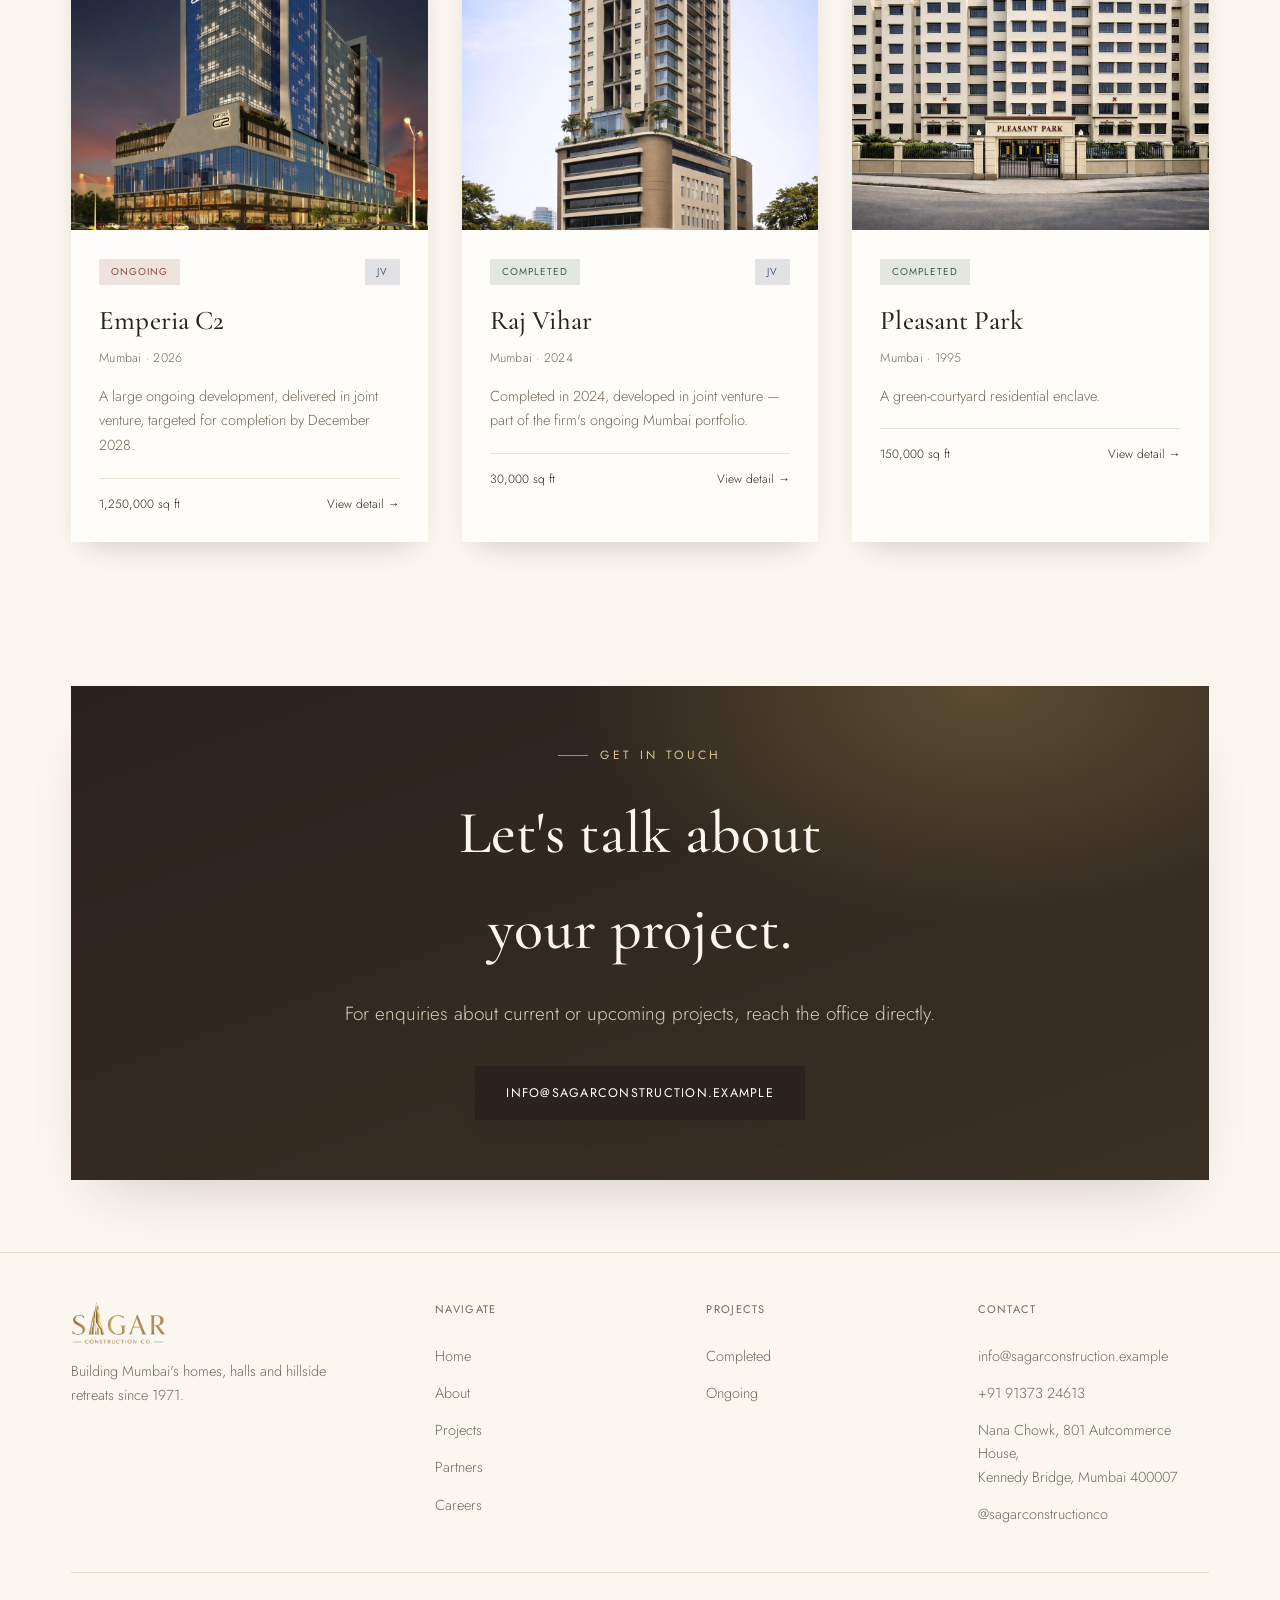
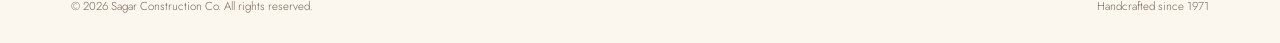
==== commit b09a9325: "Homepage tagline: 5 decades of skyline" ====
--- a/index.html
+++ b/index.html
@@ -34,7 +34,7 @@
     <div class="wrap hero-grid">
       <div>
         <div class="eyebrow reveal">Since 1971 · Mumbai</div>
-        <h1 class="reveal">Building Mumbai's <em style="font-style:italic; color:var(--accent);">homes</em>,<br>halls &amp; hillside retreats.</h1>
+        <h1 class="reveal">5 decades of skyline.</h1>
         <p class="lede reveal" style="margin-top:26px;">From Panchratna near Opera House to the towers rising at Emperia C2 — five decades of hands-on, site-first construction across the city we call home.</p>
         <div class="hero-cta reveal">
           <a href="projects.html" class="btn"><span>Browse projects</span></a>
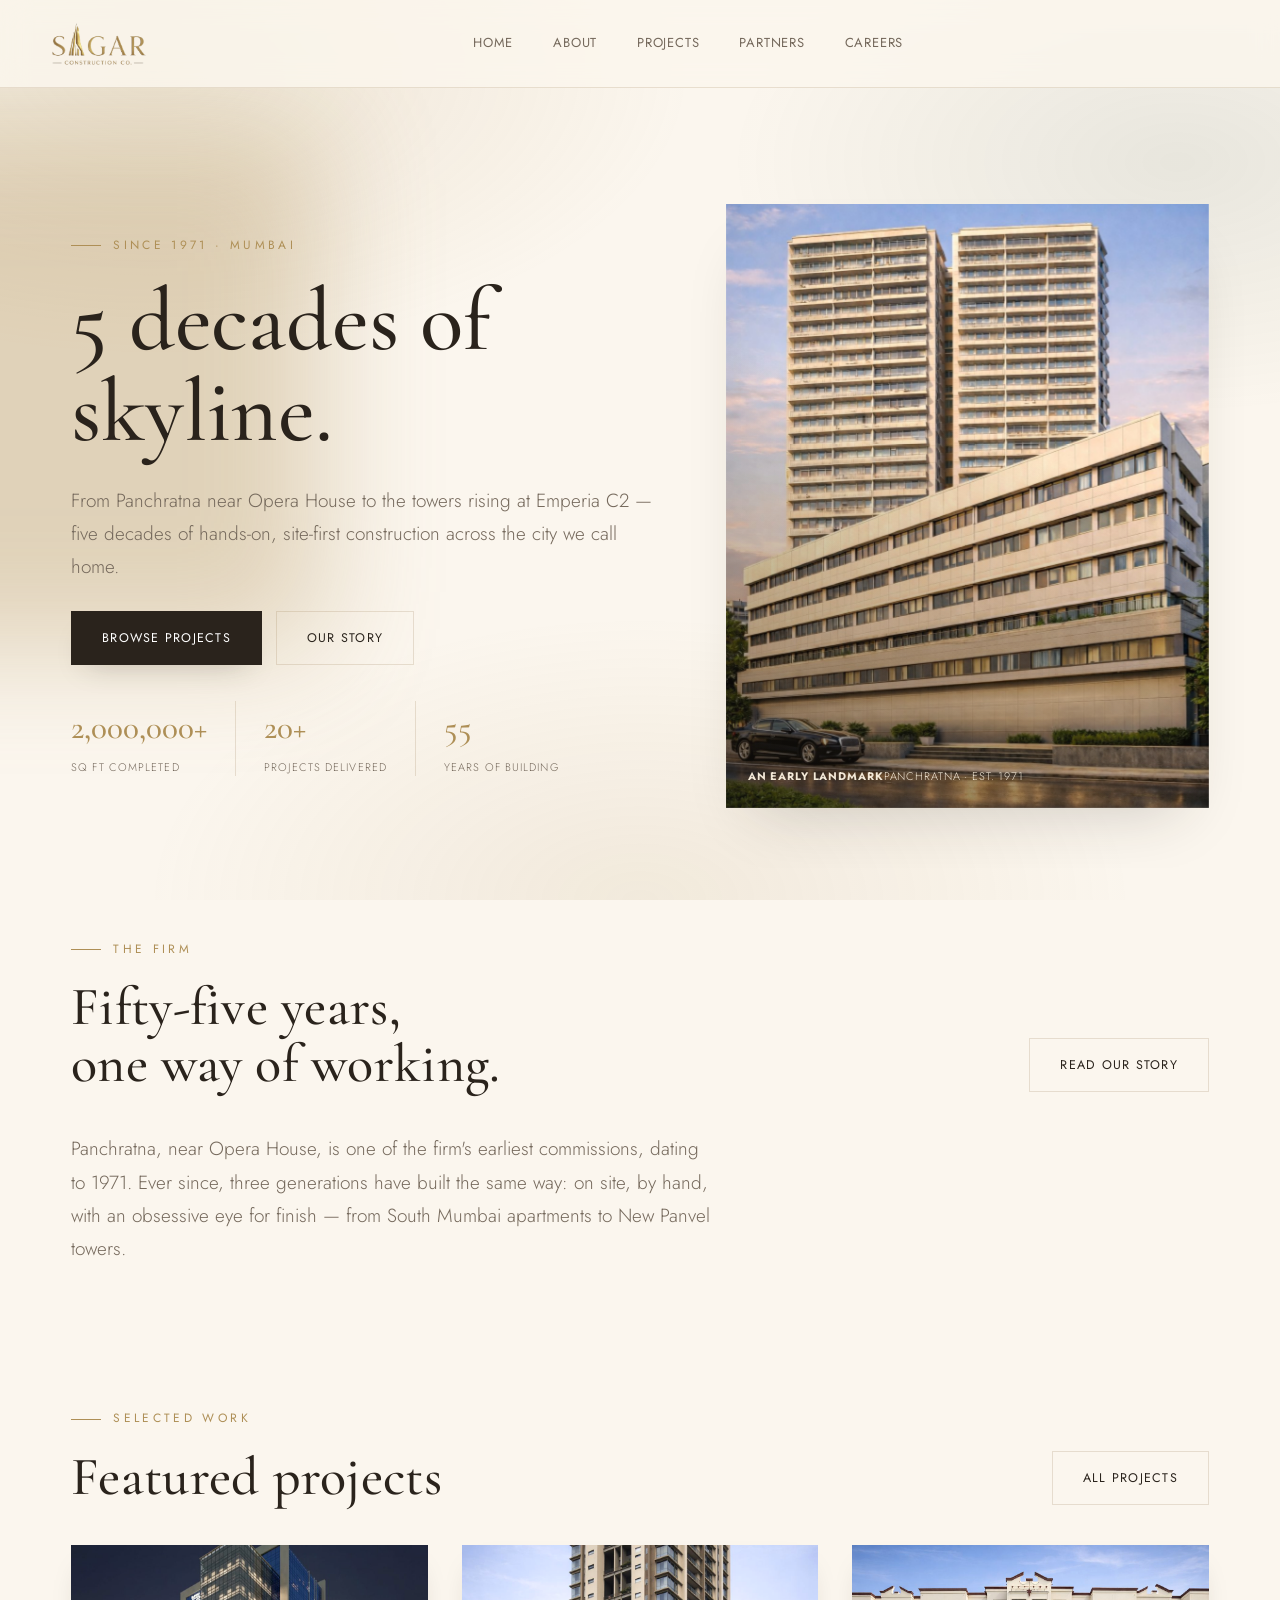
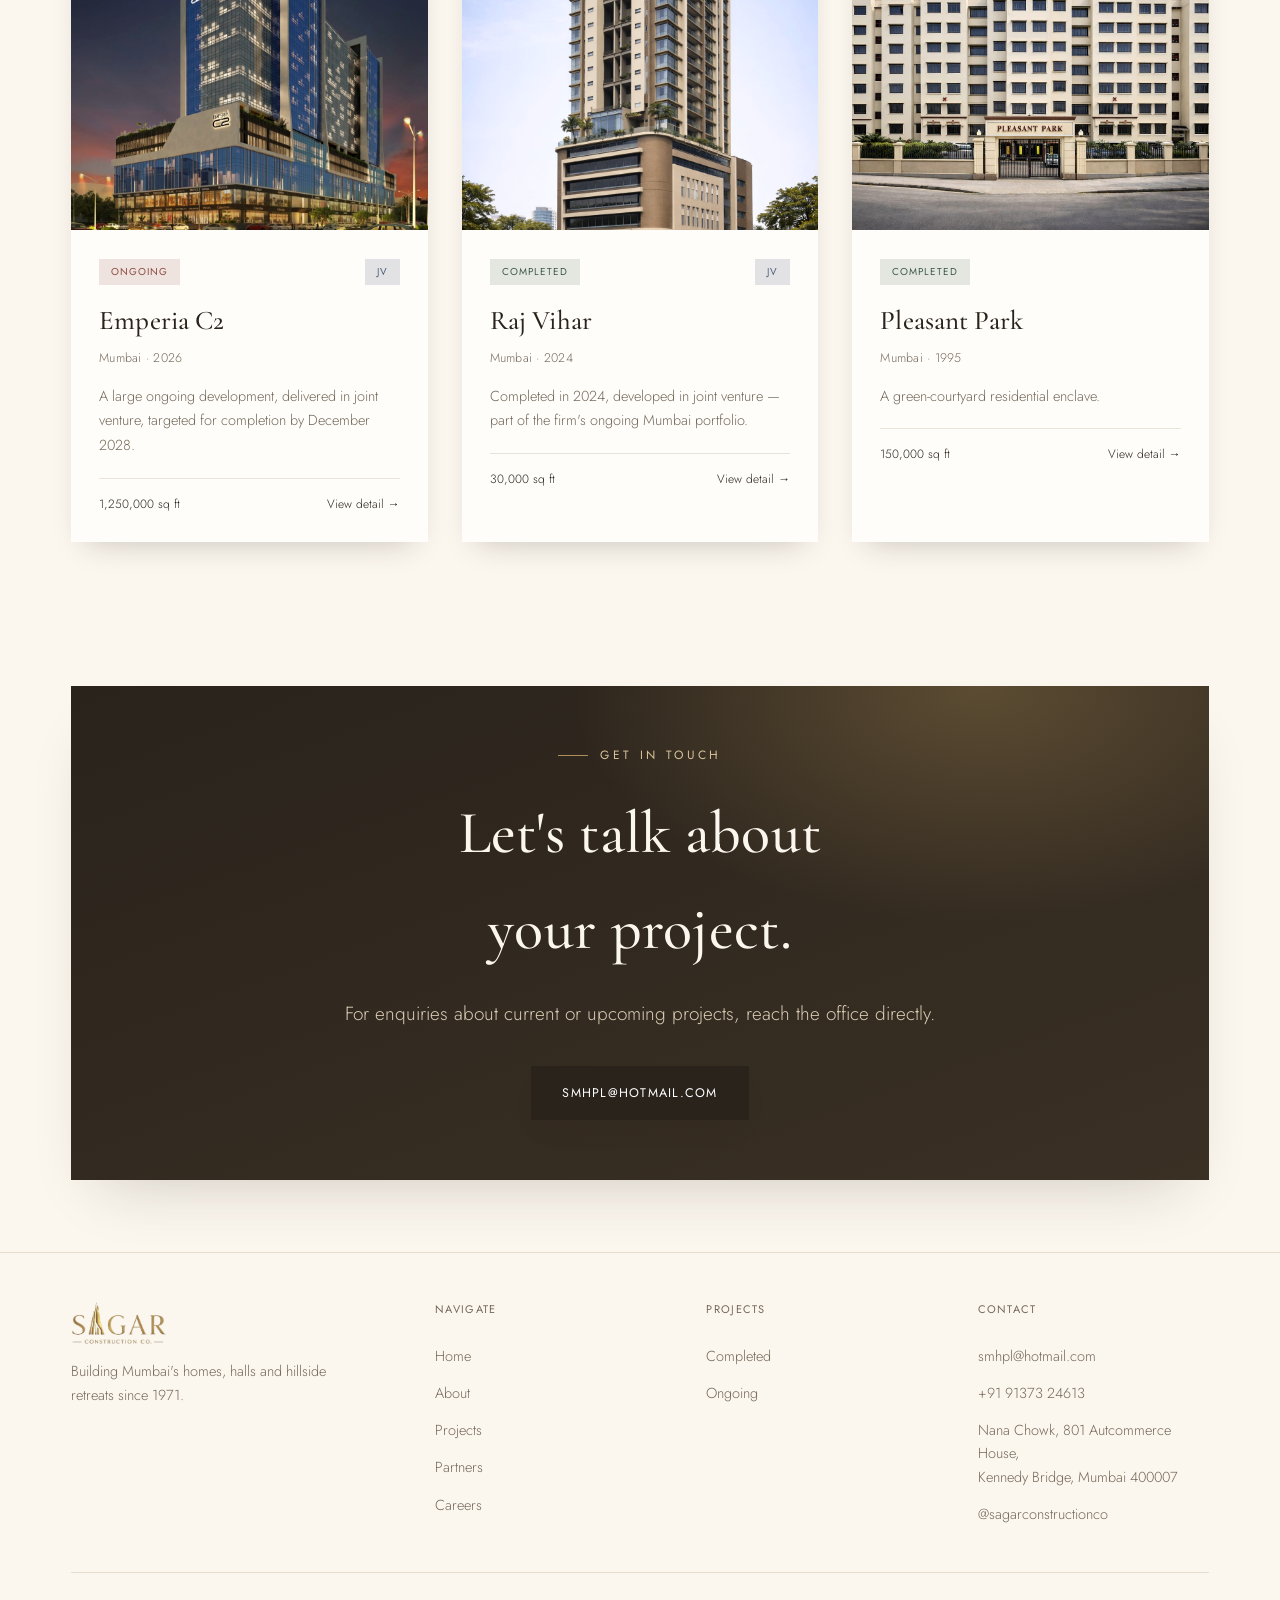
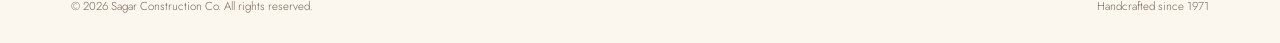
==== commit 9c3e2de5: "Temporary contact email: smhpl@hotmail.com" ====
--- a/index.html
+++ b/index.html
@@ -82,7 +82,7 @@
         <div class="eyebrow">Get in touch</div>
         <h2>Let's talk about<br>your project.</h2>
         <p class="lede">For enquiries about current or upcoming projects, reach the office directly.</p>
-        <a href="mailto:info@sagarconstruction.example" class="btn"><span>info@sagarconstruction.example</span></a>
+        <a href="mailto:smhpl@hotmail.com" class="btn"><span>smhpl@hotmail.com</span></a>
       </div>
     </div>
   </section>
@@ -111,7 +111,7 @@
       </div>
       <div>
         <h4>Contact</h4>
-        <a href="mailto:info@sagarconstruction.example">info@sagarconstruction.example</a>
+        <a href="mailto:smhpl@hotmail.com">smhpl@hotmail.com</a>
         <a href="tel:+919137324613">+91 91373 24613</a>
         <a href="https://maps.google.com/maps?q=Nana+Chowk,+801+Autcommerce+House,+Kennedy+Bridge,+Mumbai,+Maharashtra+400007" target="_blank" rel="noopener">Nana Chowk, 801 Autcommerce House,<br>Kennedy Bridge, Mumbai 400007</a>
         <a href="https://instagram.com/sagarconstructionco" target="_blank" rel="noopener">@sagarconstructionco</a>
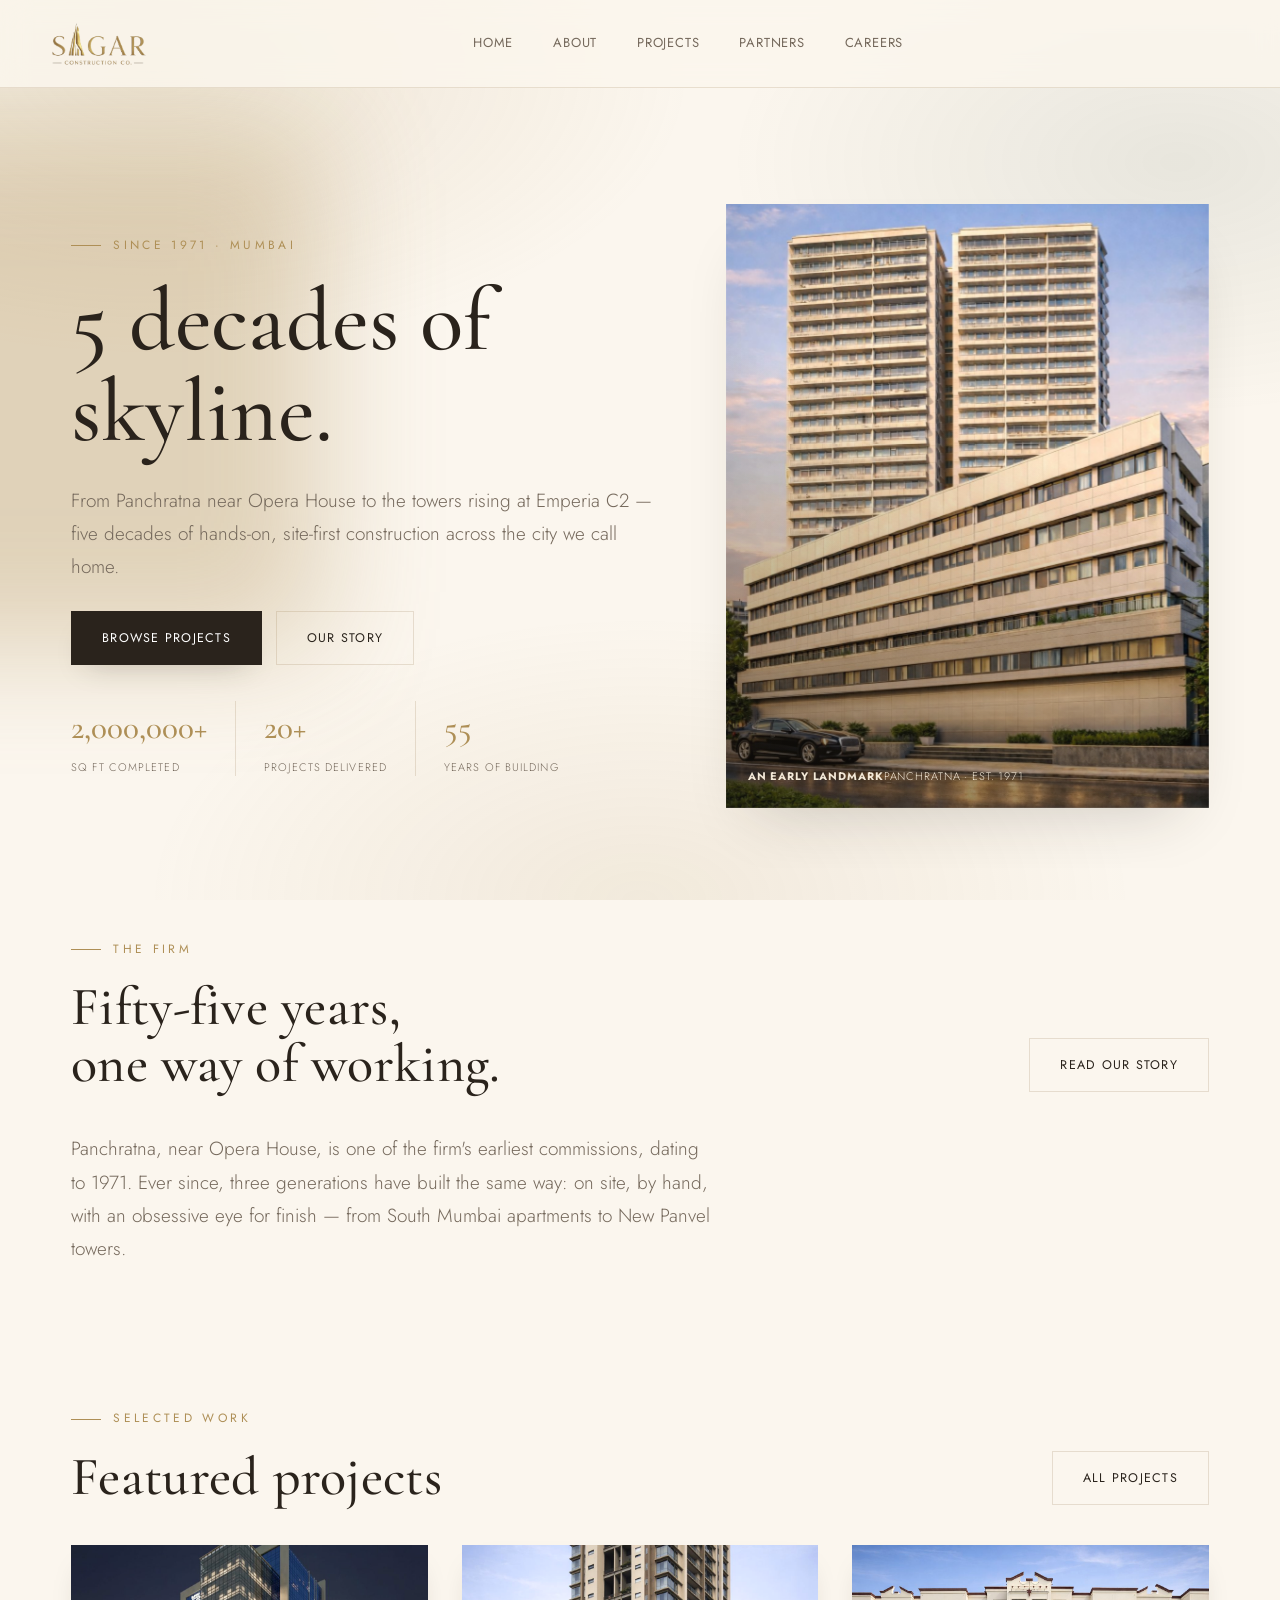
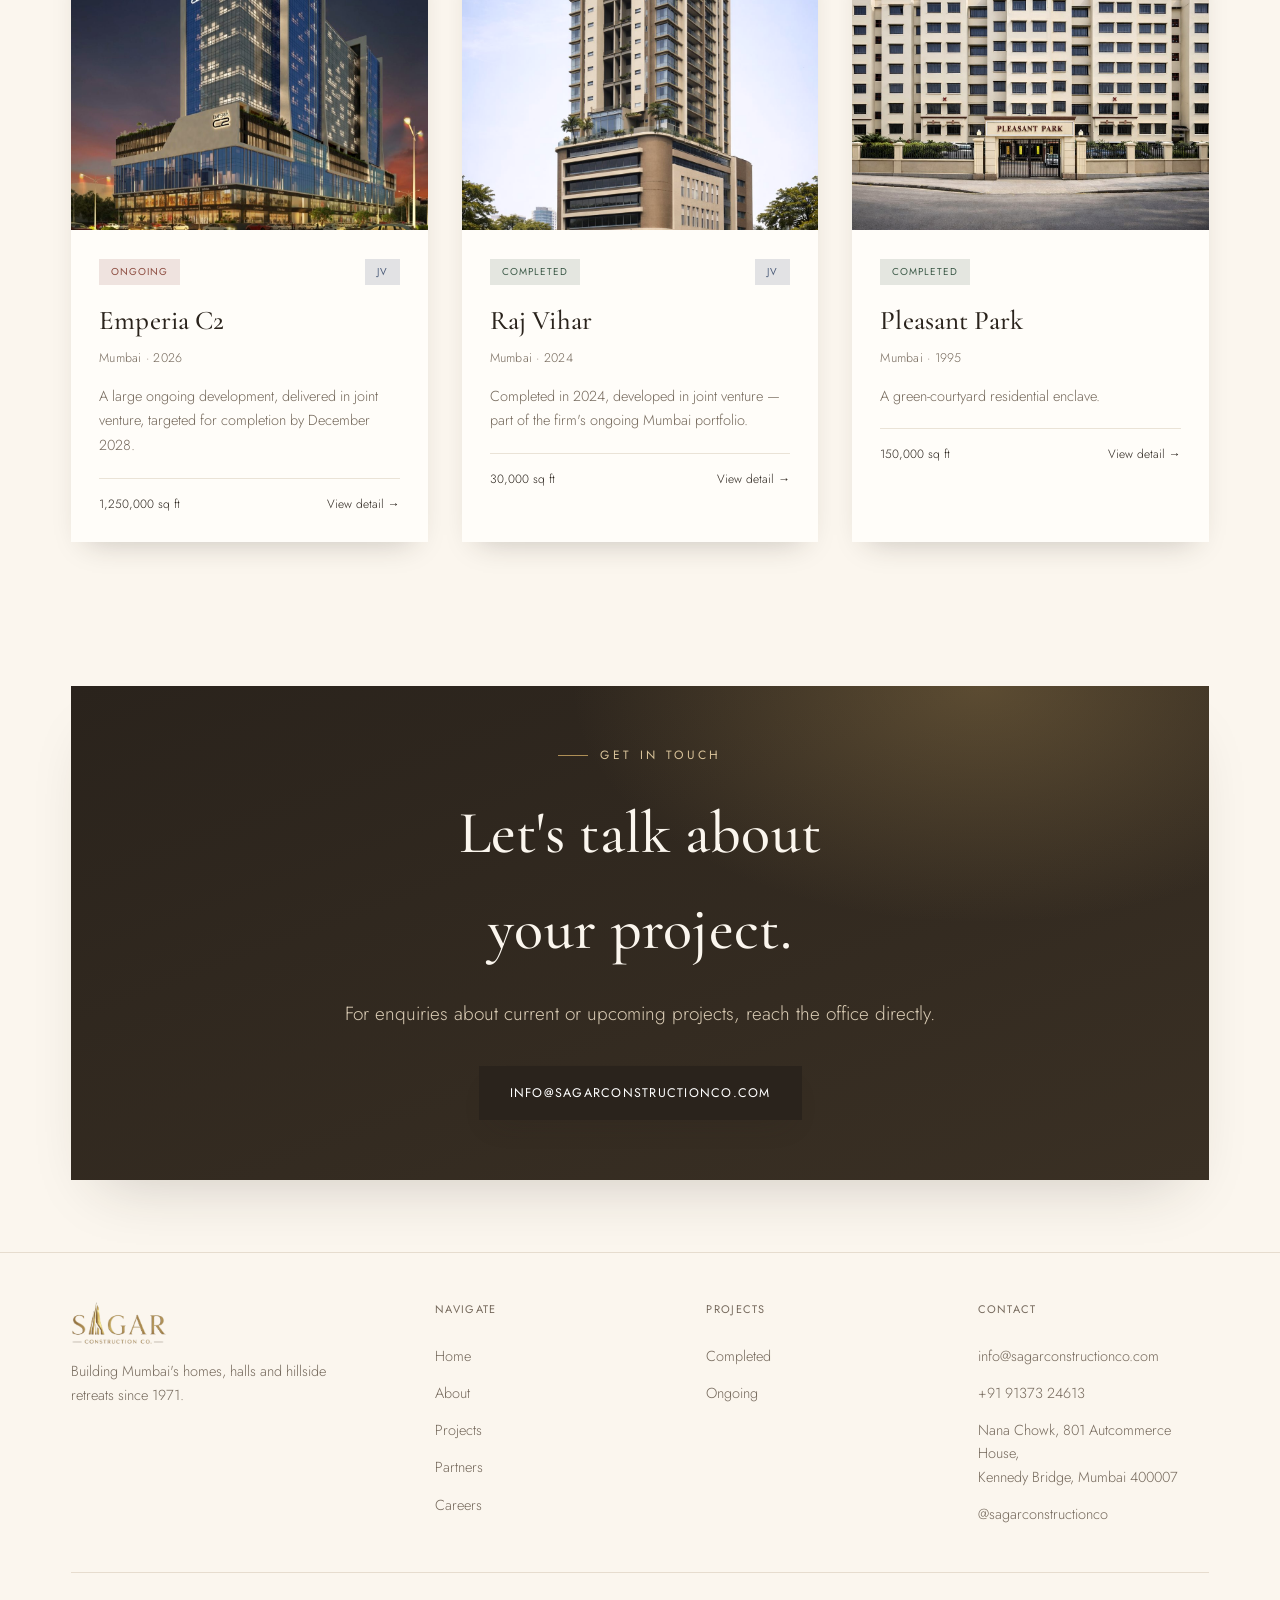
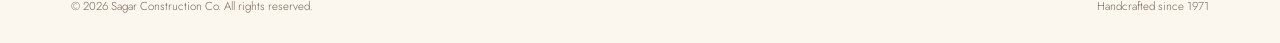
==== commit d033a719: "Contact email: info@sagarconstructionco.com" ====
--- a/index.html
+++ b/index.html
@@ -82,7 +82,7 @@
         <div class="eyebrow">Get in touch</div>
         <h2>Let's talk about<br>your project.</h2>
         <p class="lede">For enquiries about current or upcoming projects, reach the office directly.</p>
-        <a href="mailto:smhpl@hotmail.com" class="btn"><span>smhpl@hotmail.com</span></a>
+        <a href="mailto:info@sagarconstructionco.com" class="btn"><span>info@sagarconstructionco.com</span></a>
       </div>
     </div>
   </section>
@@ -111,7 +111,7 @@
       </div>
       <div>
         <h4>Contact</h4>
-        <a href="mailto:smhpl@hotmail.com">smhpl@hotmail.com</a>
+        <a href="mailto:info@sagarconstructionco.com">info@sagarconstructionco.com</a>
         <a href="tel:+919137324613">+91 91373 24613</a>
         <a href="https://maps.google.com/maps?q=Nana+Chowk,+801+Autcommerce+House,+Kennedy+Bridge,+Mumbai,+Maharashtra+400007" target="_blank" rel="noopener">Nana Chowk, 801 Autcommerce House,<br>Kennedy Bridge, Mumbai 400007</a>
         <a href="https://instagram.com/sagarconstructionco" target="_blank" rel="noopener">@sagarconstructionco</a>
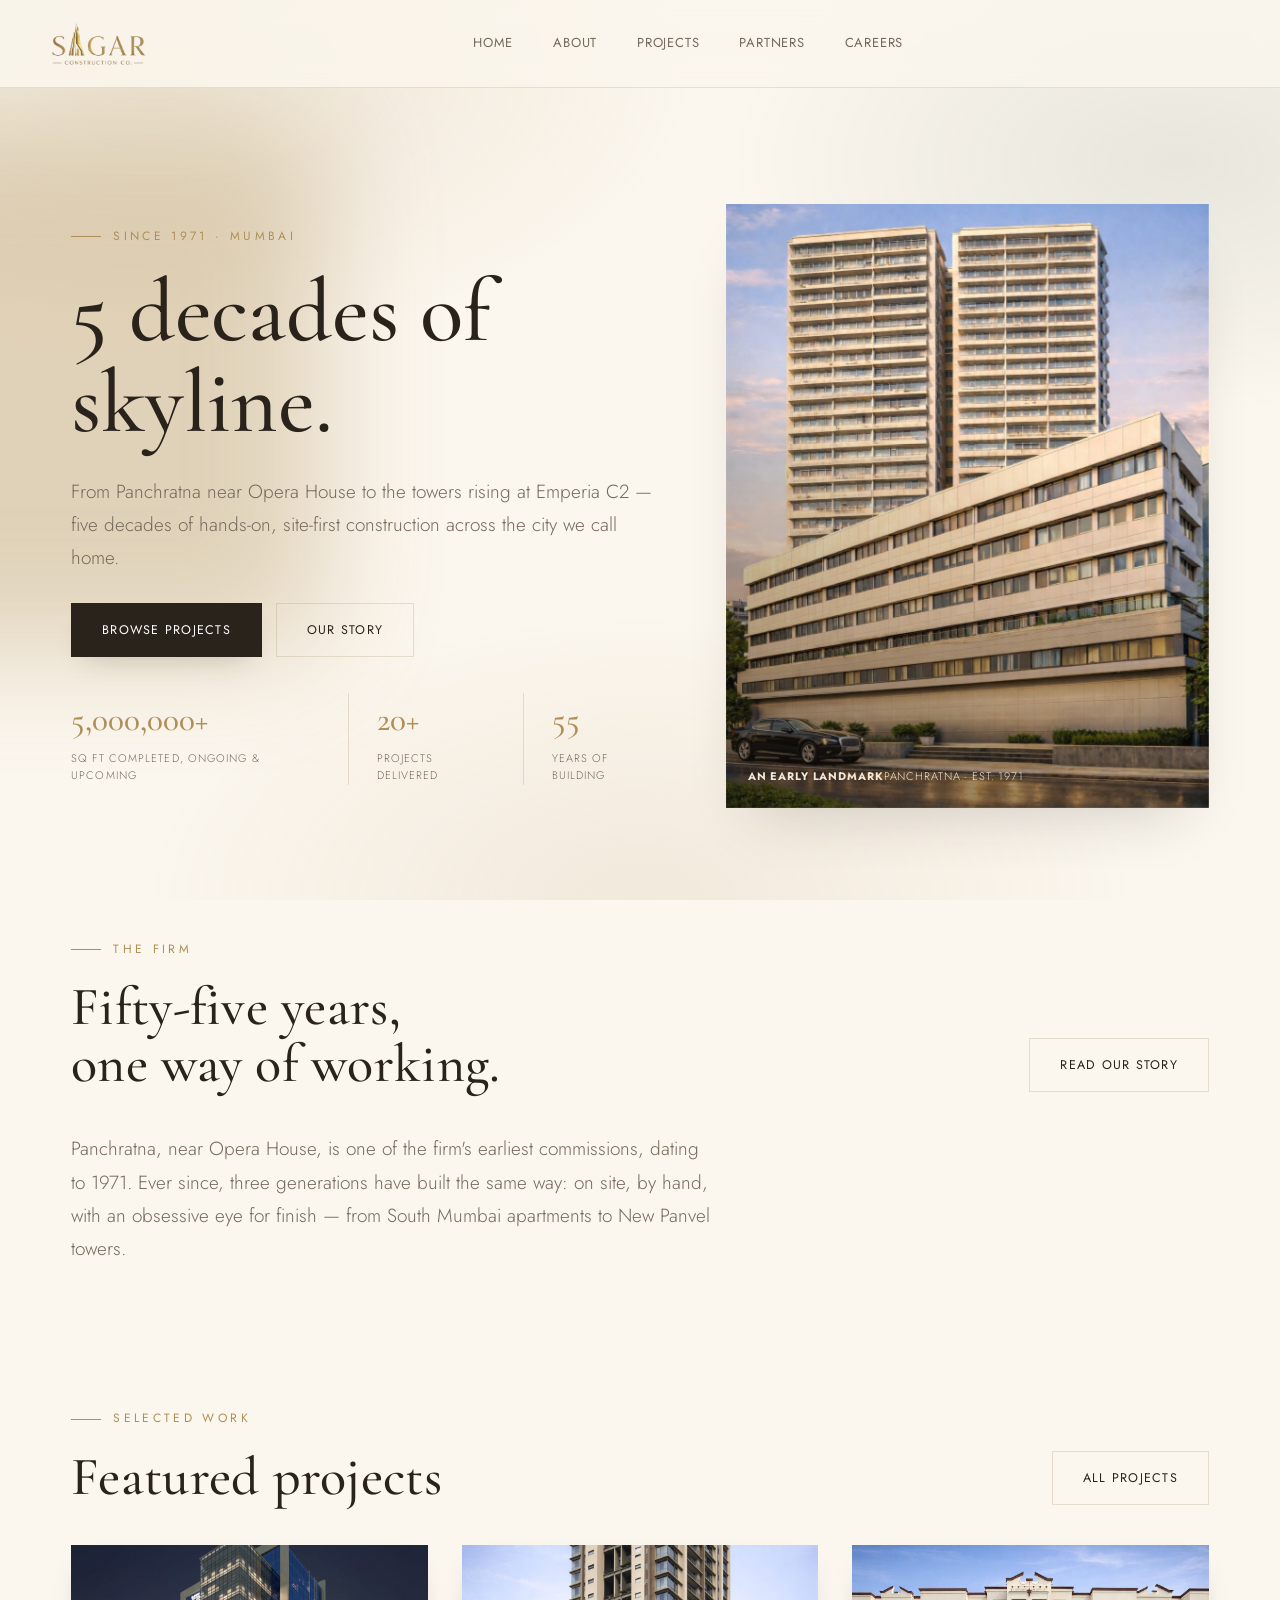
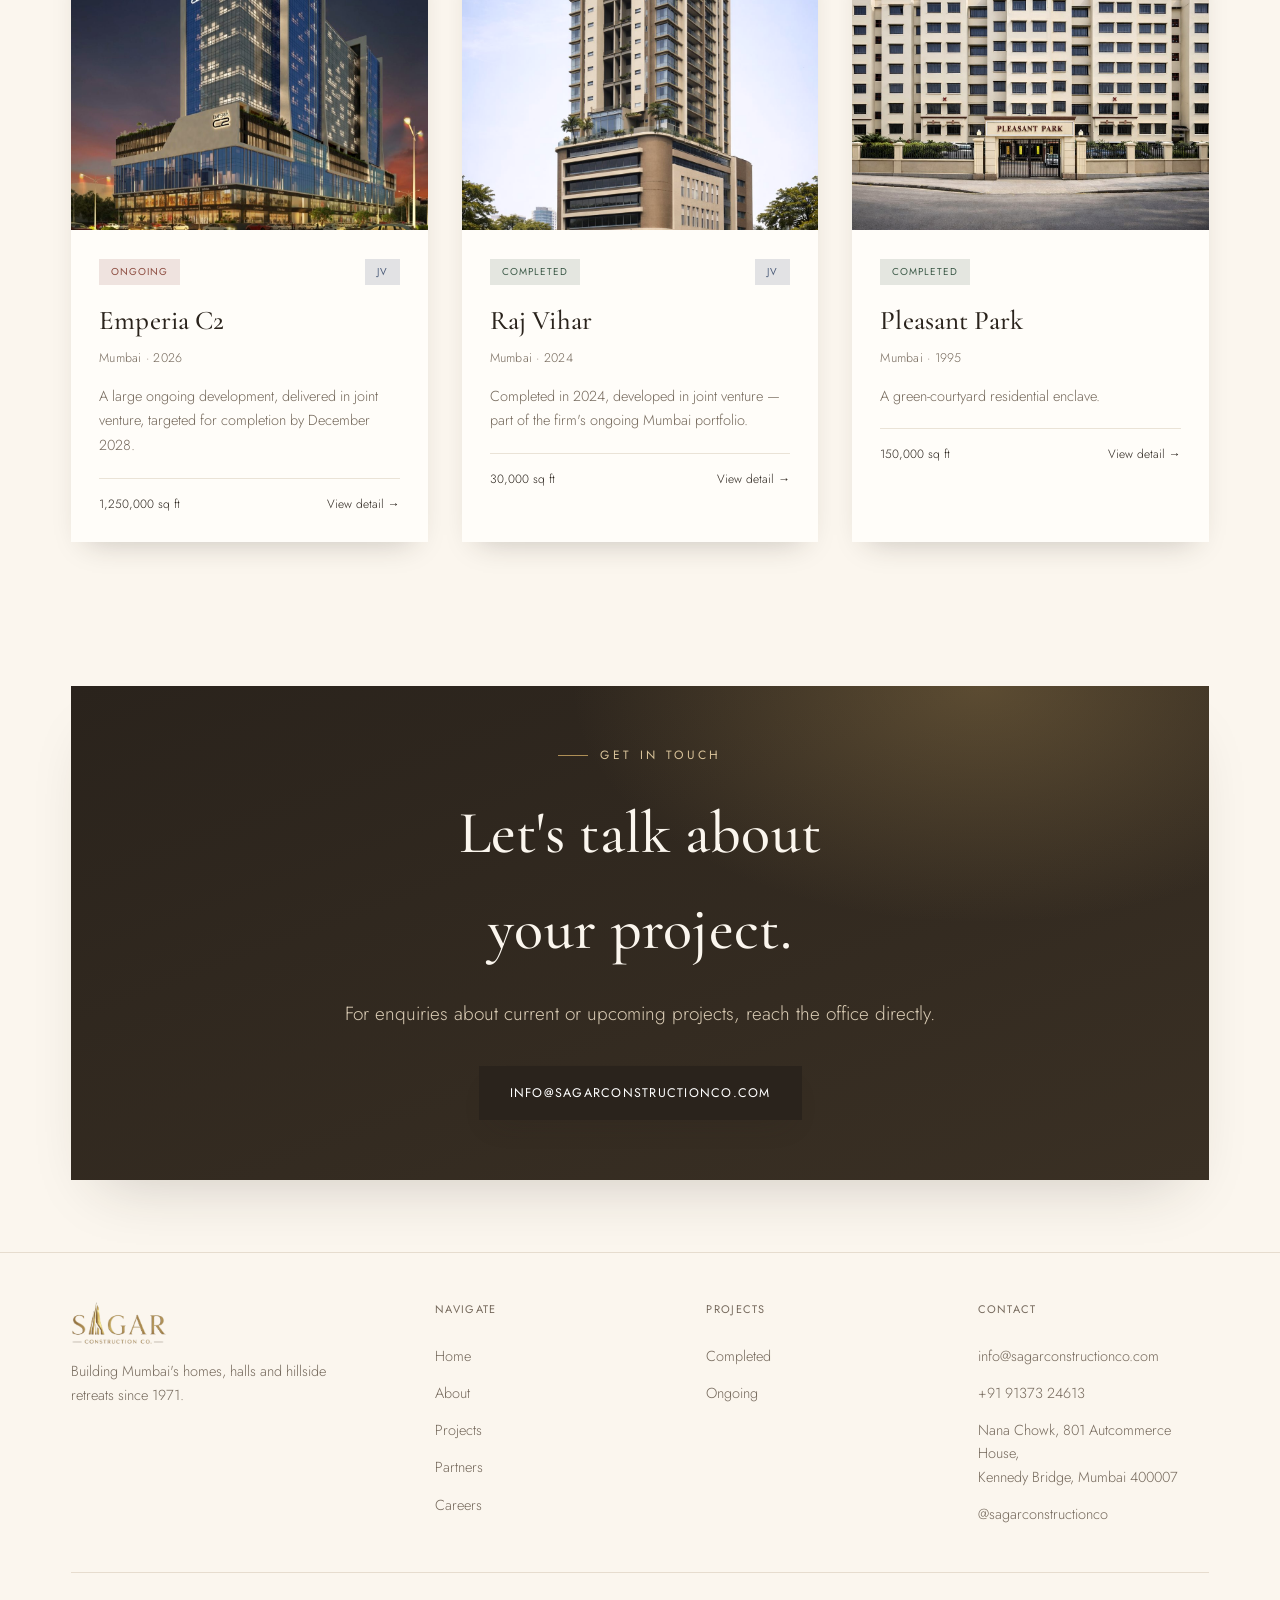
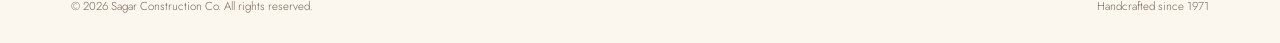
==== commit b21aecee: "Area stat 2,000,000 to 5,000,000 sq ft completed, ongoing and upcoming" ====
--- a/index.html
+++ b/index.html
@@ -41,7 +41,7 @@
           <a href="about.html" class="btn ghost"><span>Our story</span></a>
         </div>
         <div class="hero-stats reveal">
-          <div class="stat"><div class="num" data-count="2000000" data-suffix="+">0</div><div class="lbl">sq ft completed</div></div>
+          <div class="stat"><div class="num" data-count="5000000" data-suffix="+">0</div><div class="lbl">sq ft completed, ongoing &amp; upcoming</div></div>
           <div class="stat"><div class="num" data-count="20" data-suffix="+">0</div><div class="lbl">projects delivered</div></div>
           <div class="stat"><div class="num" data-count="55" data-suffix="">0</div><div class="lbl">years of building</div></div>
         </div>
